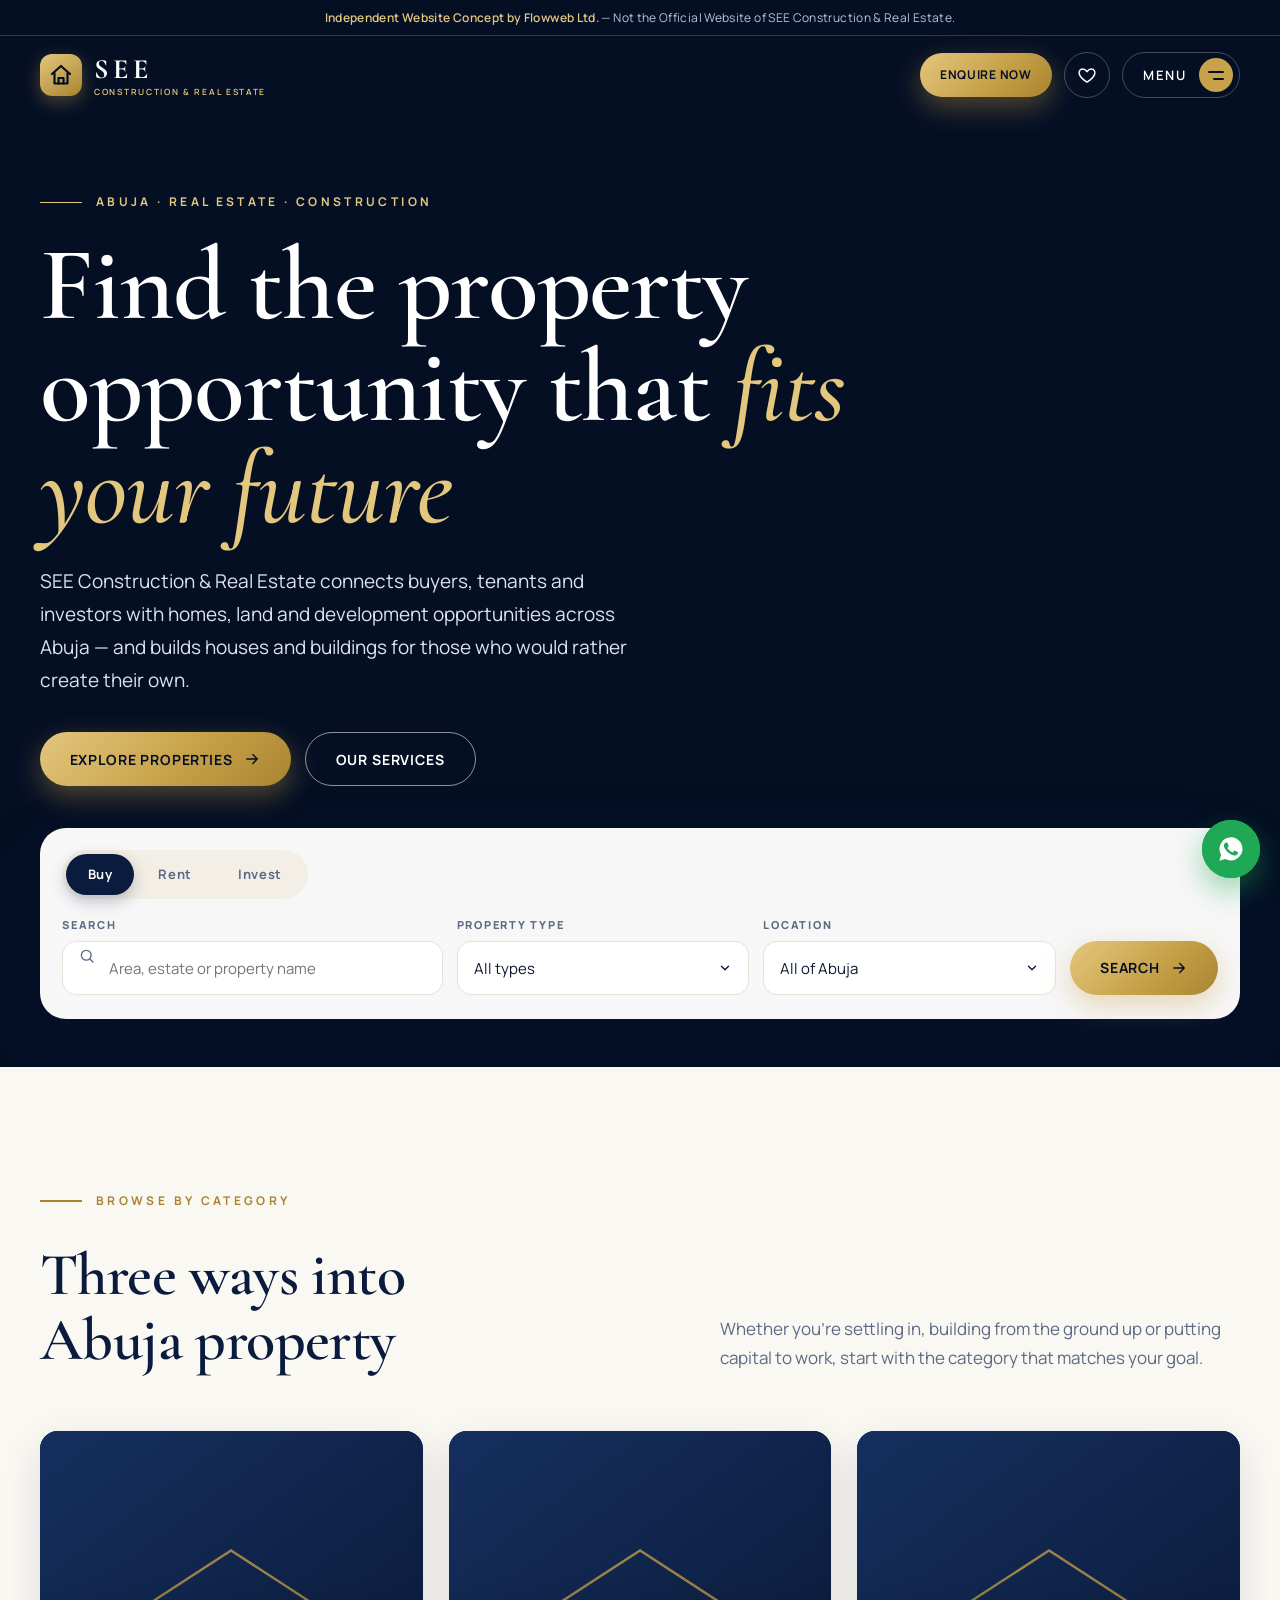
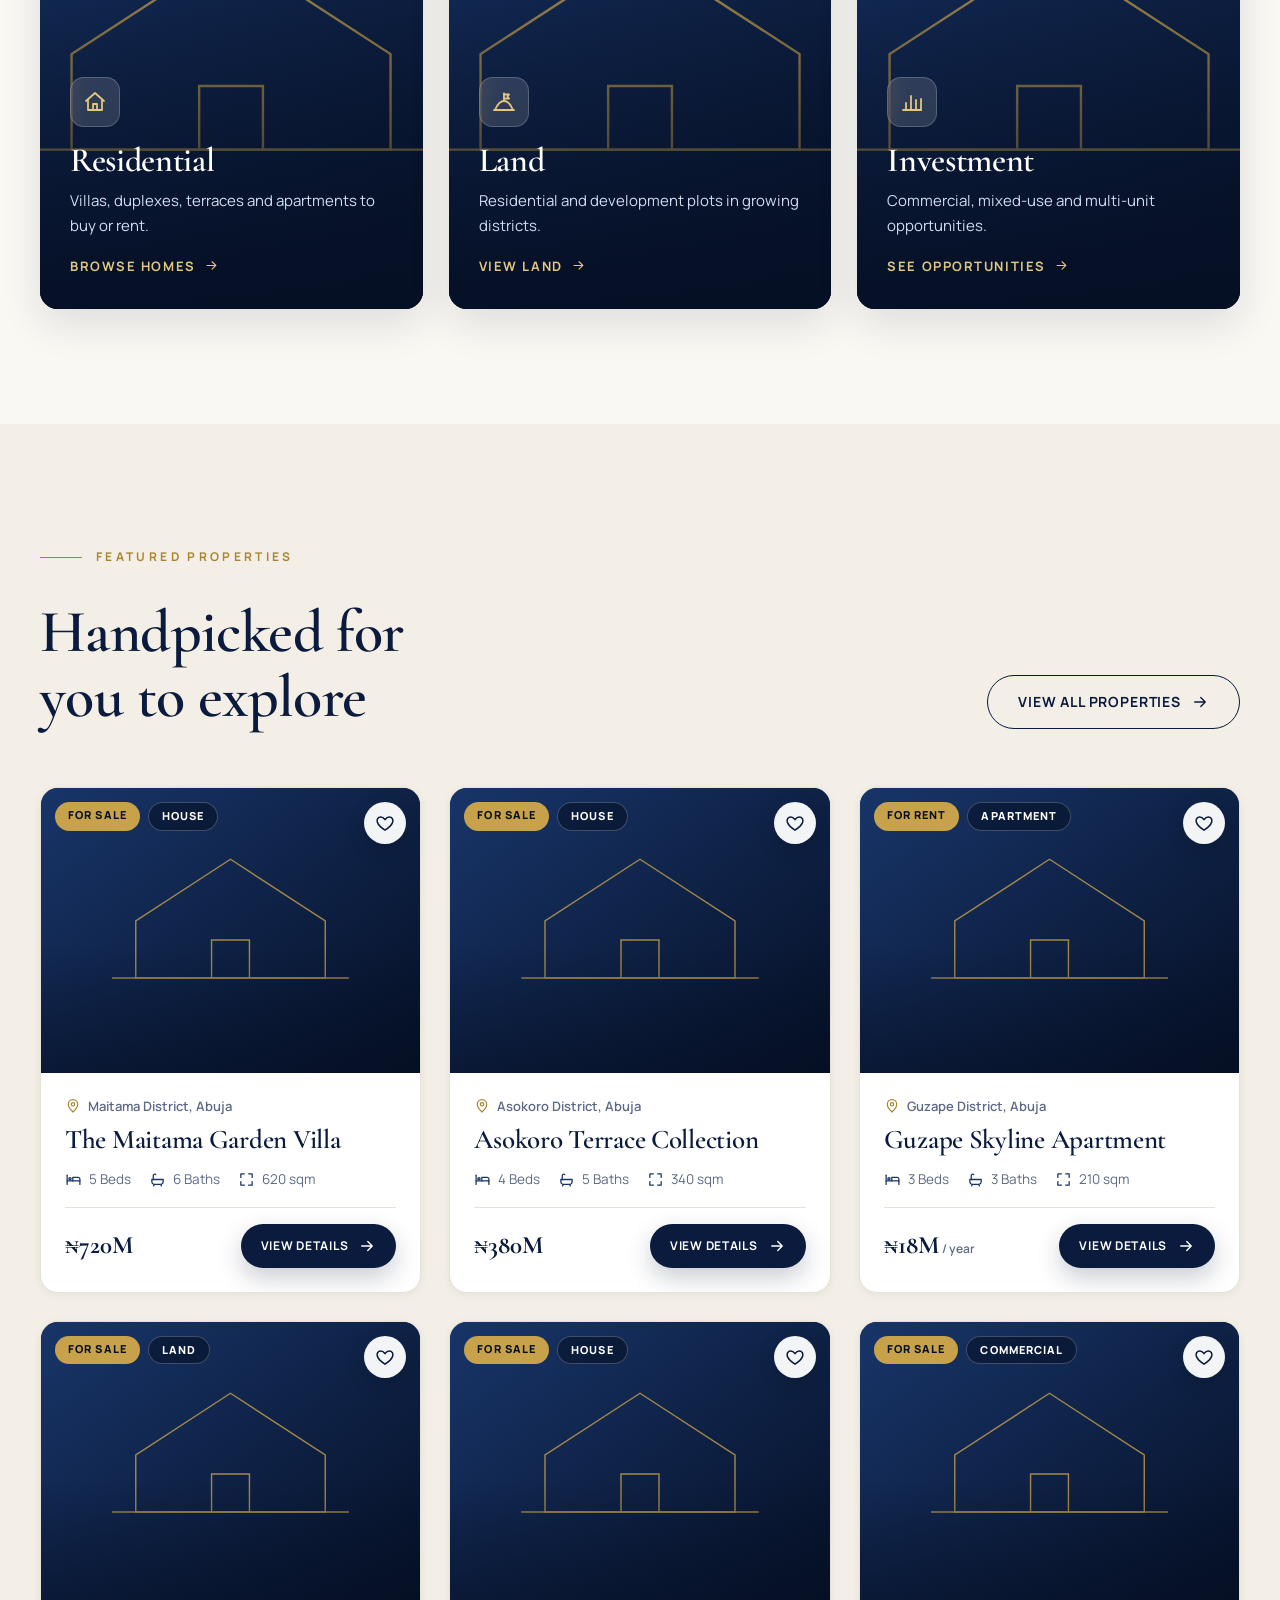
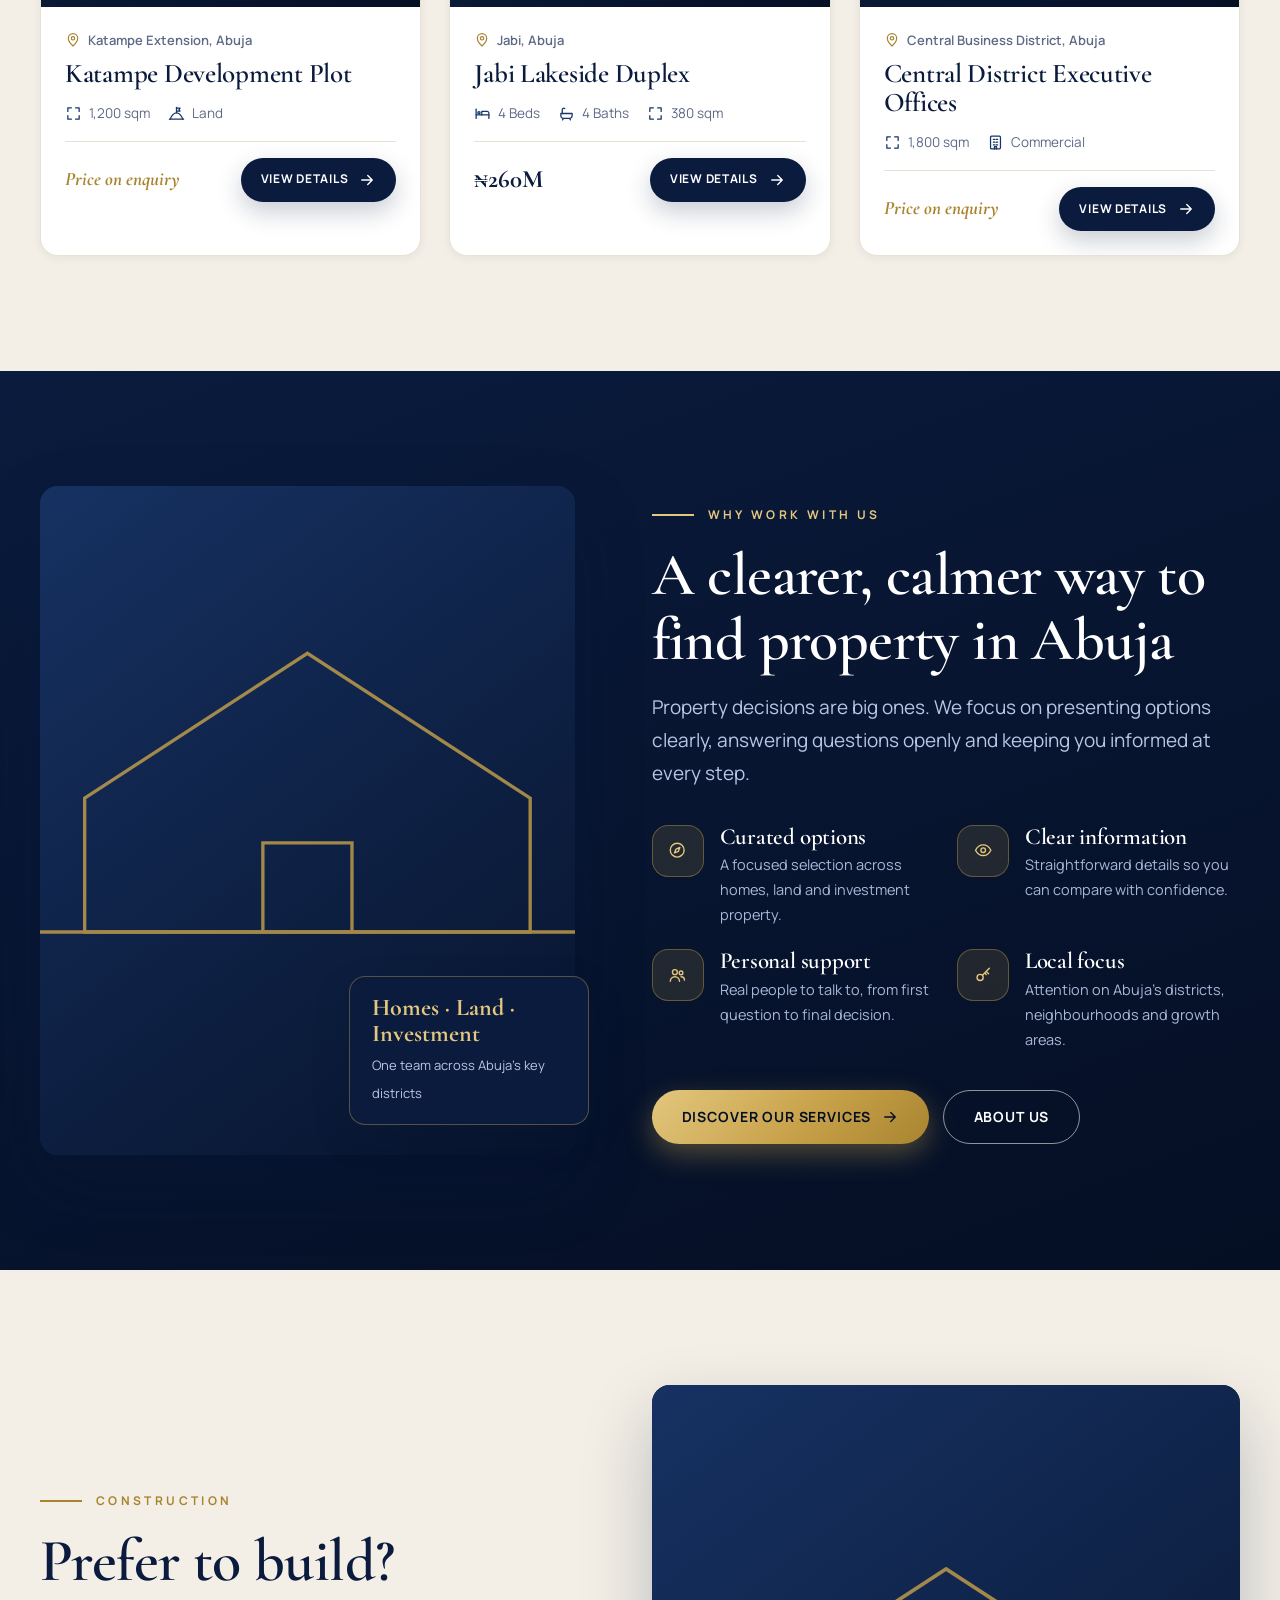
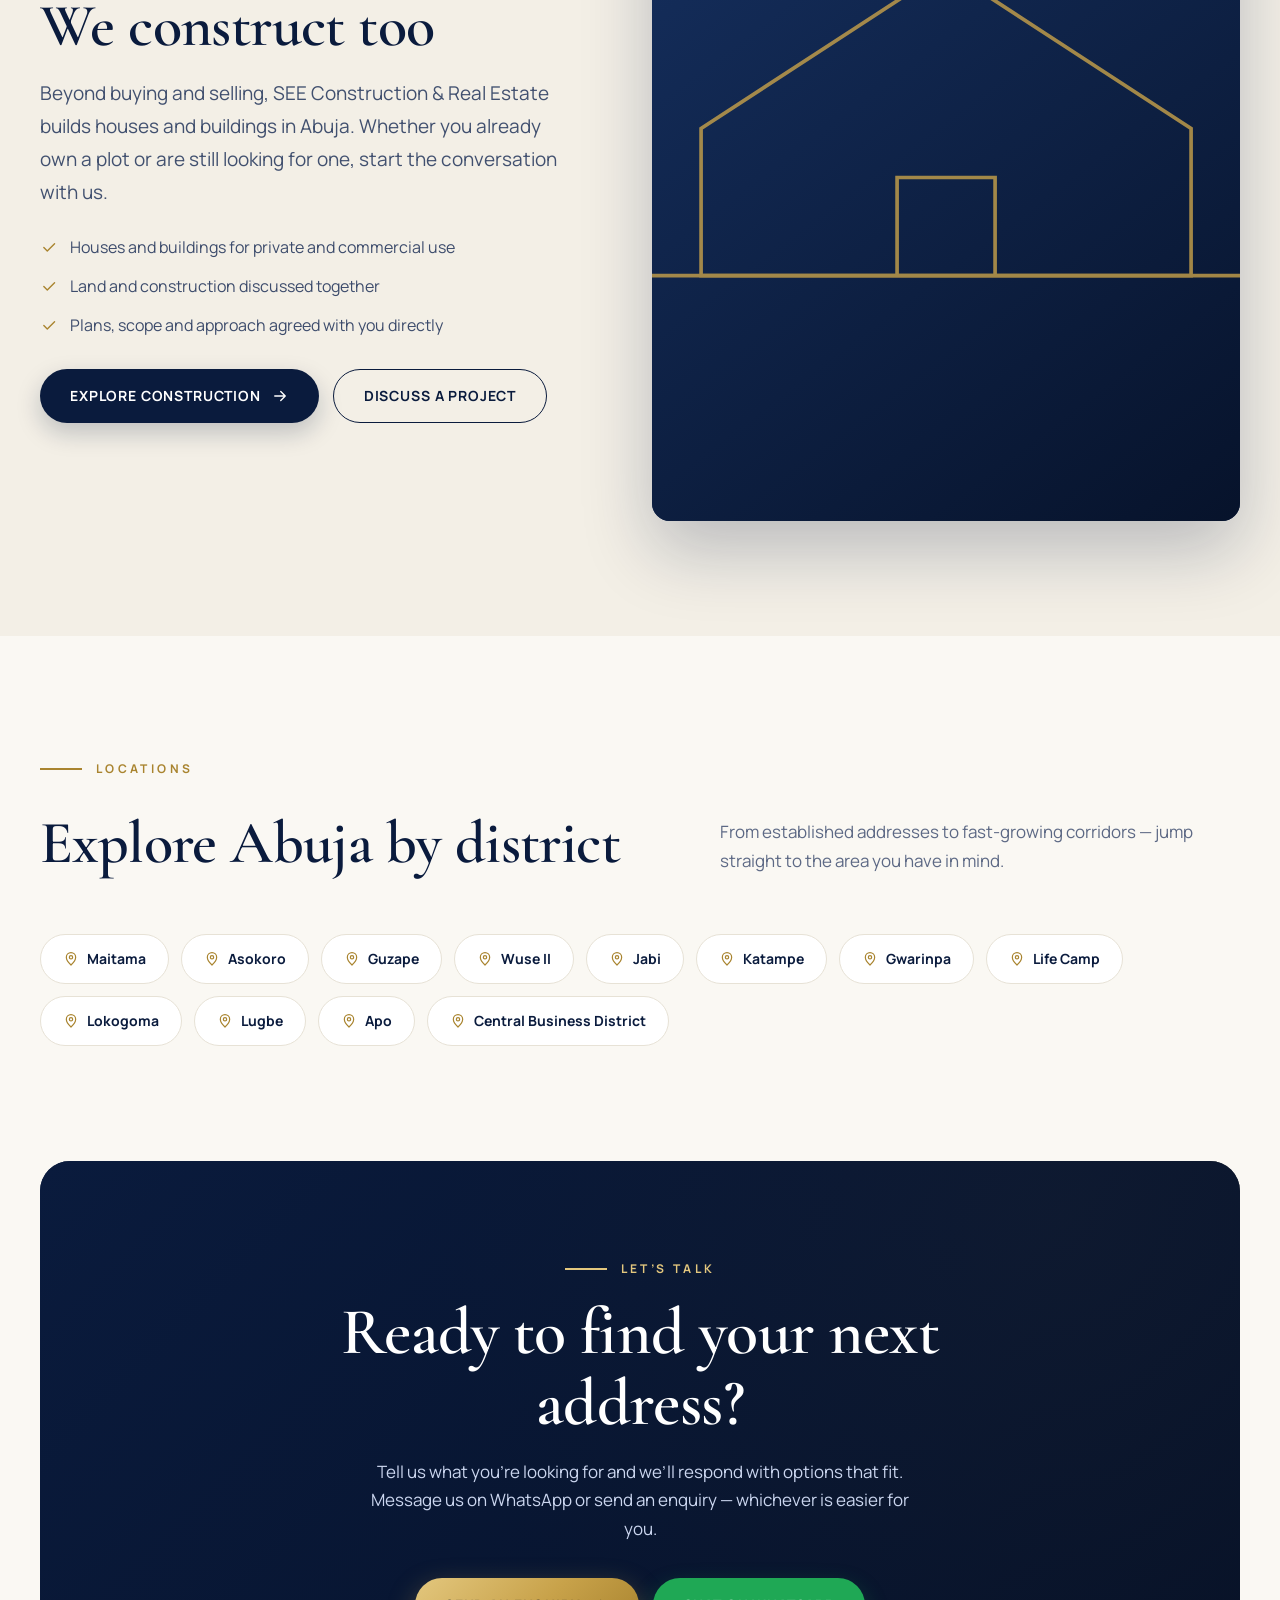
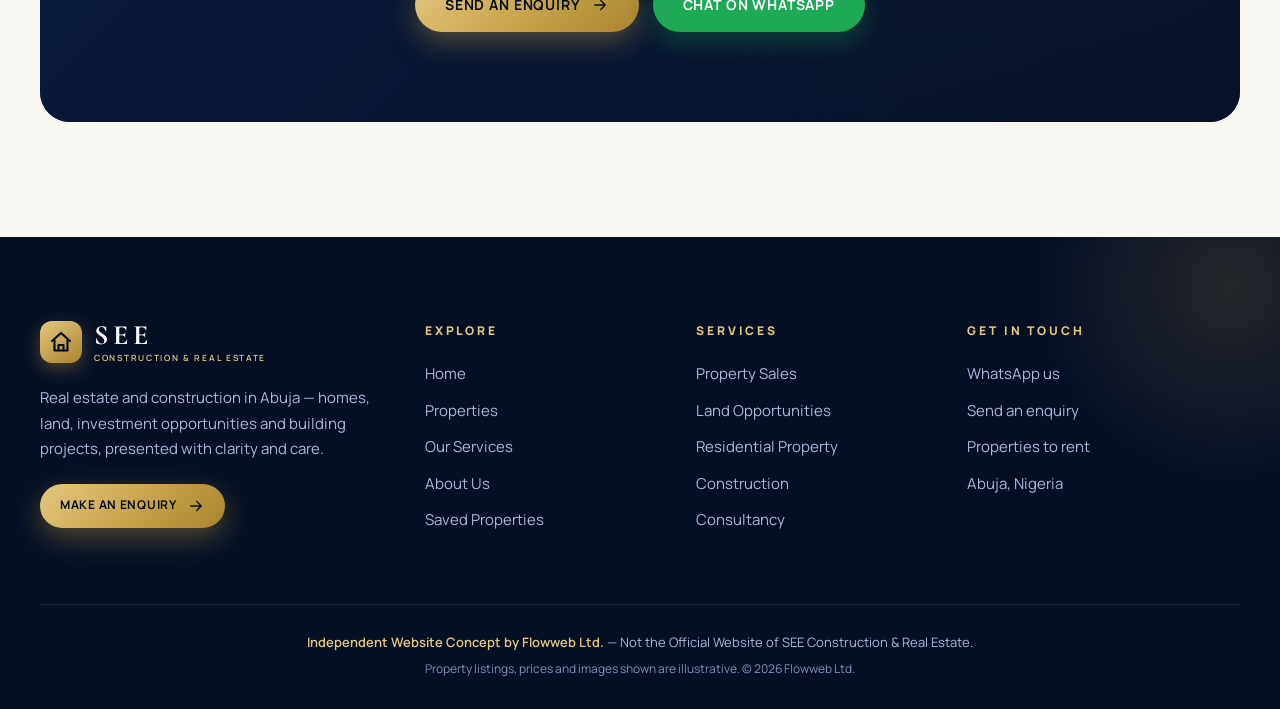
==== index.html @ 0d51b513 "Add SEE Construction & Real Estate website concept Multi-page static site: home, properties, propert" ====
<!doctype html>
<html lang="en">
<head>
<meta charset="utf-8">
<meta name="viewport" content="width=device-width,initial-scale=1,viewport-fit=cover">
<title>SEE Construction & Real Estate — Property Opportunities in Abuja</title>
<meta name="description" content="Discover residential homes, land and investment opportunities across Abuja with SEE Construction & Real Estate.">
<meta name="theme-color" content="#0a1b3d">
<link rel="preconnect" href="https://fonts.googleapis.com">
<link rel="preconnect" href="https://fonts.gstatic.com" crossorigin>
<link href="https://fonts.googleapis.com/css2?family=Cormorant+Garamond:ital,wght@0,500;0,600;0,700;1,500&family=Manrope:wght@400;500;600;700;800&display=swap" rel="stylesheet">
<link rel="stylesheet" href="assets/css/styles.css">
<script>document.documentElement.classList.add('js')</script>
</head>
<body data-page="home">
<main id="main">

  <!-- HERO -->
  <section class="hero">
    <div class="hero-slides" id="heroSlides" aria-hidden="true"></div>
    <div class="hero-overlay"></div>

    <div class="container hero-inner hero-anim">
      <span class="eyebrow light">Abuja &middot; Real Estate &middot; Construction</span>
      <h1>Find the property opportunity that <em>fits your future</em></h1>
      <p class="lead">SEE Construction &amp; Real Estate connects buyers, tenants and investors with homes, land and development opportunities across Abuja &mdash; and builds houses and buildings for those who would rather create their own.</p>
      <div class="hero-actions">
        <a class="btn btn-gold" href="properties.html">Explore Properties <i data-icon="arrow" data-cls="arr"></i></a>
        <a class="btn btn-ghost" href="services.html">Our Services</a>
      </div>
    </div>

    <div class="container search-wrap">
      <form class="search-panel" id="heroSearch" action="properties.html" method="get" role="search">
        <div class="seg" role="radiogroup" aria-label="I am looking to">
          <label><input type="radio" name="mode" value="Sale" checked><span>Buy</span></label>
          <label><input type="radio" name="mode" value="Rent"><span>Rent</span></label>
          <label><input type="radio" name="mode" value="Invest"><span>Invest</span></label>
        </div>
        <div class="search-grid">
          <div class="field field-icon">
            <label for="hq">Search</label>
            <i data-icon="search"></i>
            <input id="hq" name="q" type="search" placeholder="Area, estate or property name" autocomplete="off">
          </div>
          <div class="field">
            <label for="ht">Property type</label>
            <select id="ht" name="type"><option value="">All types</option></select>
          </div>
          <div class="field">
            <label for="hl">Location</label>
            <select id="hl" name="loc"><option value="">All of Abuja</option></select>
          </div>
          <button class="btn btn-gold" type="submit">Search <i data-icon="arrow" data-cls="arr"></i></button>
        </div>
      </form>
    </div>
  </section>

  <!-- CATEGORIES -->
  <section class="section">
    <div class="container">
      <div class="section-head reveal">
        <div>
          <span class="eyebrow">Browse by category</span>
          <h2 style="margin-top:16px">Three ways into <br>Abuja property</h2>
        </div>
        <p class="sub">Whether you&rsquo;re settling in, building from the ground up or putting capital to work, start with the category that matches your goal.</p>
      </div>
      <div class="cat-grid">
        <a class="cat-card reveal d1" href="properties.html?cat=residential">
          <img src="https://images.unsplash.com/photo-1600596542815-ffad4c1539a9?auto=format&fit=crop&w=900&q=75" alt="Modern residential home with pool" loading="lazy" onerror="seeImgErr(this)">
          <div class="cat-body">
            <div class="ico"><i data-icon="home"></i></div>
            <h3>Residential</h3>
            <p>Villas, duplexes, terraces and apartments to buy or rent.</p>
            <span class="cat-link">Browse homes <i data-icon="arrow"></i></span>
          </div>
        </a>
        <a class="cat-card reveal d2" href="properties.html?cat=land">
          <img src="https://images.unsplash.com/photo-1500382017468-9049fed747ef?auto=format&fit=crop&w=900&q=75" alt="Open land ready for development" loading="lazy" onerror="seeImgErr(this)">
          <div class="cat-body">
            <div class="ico"><i data-icon="land"></i></div>
            <h3>Land</h3>
            <p>Residential and development plots in growing districts.</p>
            <span class="cat-link">View land <i data-icon="arrow"></i></span>
          </div>
        </a>
        <a class="cat-card reveal d3" href="properties.html?cat=investment">
          <img src="https://images.unsplash.com/photo-1486406146926-c627a92ad1ab?auto=format&fit=crop&w=900&q=75" alt="Commercial tower in a city skyline" loading="lazy" onerror="seeImgErr(this)">
          <div class="cat-body">
            <div class="ico"><i data-icon="chart"></i></div>
            <h3>Investment</h3>
            <p>Commercial, mixed-use and multi-unit opportunities.</p>
            <span class="cat-link">See opportunities <i data-icon="arrow"></i></span>
          </div>
        </a>
      </div>
    </div>
  </section>

  <!-- FEATURED -->
  <section class="section alt">
    <div class="container">
      <div class="section-head reveal">
        <div>
          <span class="eyebrow">Featured properties</span>
          <h2 style="margin-top:16px">Handpicked for <br>you to explore</h2>
        </div>
        <a class="btn btn-outline" href="properties.html">View all properties <i data-icon="arrow" data-cls="arr"></i></a>
      </div>
      <div class="grid-3" id="featured"></div>
    </div>
  </section>

  <!-- VALUE -->
  <section class="section dark">
    <div class="container split">
      <div class="split-media reveal">
        <div class="frame">
          <img src="https://images.unsplash.com/photo-1600585154340-be6161a56a0c?auto=format&fit=crop&w=1000&q=75" alt="Contemporary home exterior at dusk" loading="lazy" onerror="seeImgErr(this)">
        </div>
        <div class="float-tag"><b>Homes &middot; Land &middot; Investment</b><span>One team across Abuja&rsquo;s key districts</span></div>
      </div>
      <div class="reveal d1">
        <span class="eyebrow light">Why work with us</span>
        <h2 class="h2" style="margin:18px 0 18px">A clearer, calmer way to find property in Abuja</h2>
        <p class="lead" style="color:#b9c6e4">Property decisions are big ones. We focus on presenting options clearly, answering questions openly and keeping you informed at every step.</p>
        <div class="value-grid">
          <div class="value"><div class="ico"><i data-icon="compass"></i></div><div><h4>Curated options</h4><p>A focused selection across homes, land and investment property.</p></div></div>
          <div class="value"><div class="ico"><i data-icon="eye"></i></div><div><h4>Clear information</h4><p>Straightforward details so you can compare with confidence.</p></div></div>
          <div class="value"><div class="ico"><i data-icon="users"></i></div><div><h4>Personal support</h4><p>Real people to talk to, from first question to final decision.</p></div></div>
          <div class="value"><div class="ico"><i data-icon="key"></i></div><div><h4>Local focus</h4><p>Attention on Abuja&rsquo;s districts, neighbourhoods and growth areas.</p></div></div>
        </div>
        <div style="margin-top:38px;display:flex;gap:14px;flex-wrap:wrap">
          <a class="btn btn-gold" href="services.html">Discover our services <i data-icon="arrow" data-cls="arr"></i></a>
          <a class="btn btn-ghost" href="about.html">About us</a>
        </div>
      </div>
    </div>
  </section>

  <!-- CONSTRUCTION -->
  <section class="section alt">
    <div class="container split rev">
      <div class="split-media reveal">
        <div class="frame"><img src="https://images.unsplash.com/photo-1541888946425-d81bb19240f5?auto=format&fit=crop&w=1000&q=75" alt="Building under construction" loading="lazy" onerror="seeImgErr(this)"></div>
      </div>
      <div class="reveal d1">
        <span class="eyebrow">Construction</span>
        <h2 class="h2" style="margin:18px 0 18px">Prefer to build? <br>We construct too</h2>
        <p class="lead" style="color:#41506f">Beyond buying and selling, SEE Construction &amp; Real Estate builds houses and buildings in Abuja. Whether you already own a plot or are still looking for one, start the conversation with us.</p>
        <ul class="svc-list" style="margin-top:24px">
          <li><i data-icon="check"></i>Houses and buildings for private and commercial use</li>
          <li><i data-icon="check"></i>Land and construction discussed together</li>
          <li><i data-icon="check"></i>Plans, scope and approach agreed with you directly</li>
        </ul>
        <div style="display:flex;gap:14px;flex-wrap:wrap">
          <a class="btn btn-navy" href="services.html#construction">Explore construction <i data-icon="arrow" data-cls="arr"></i></a>
          <a class="btn btn-outline" href="contact.html">Discuss a project</a>
        </div>
      </div>
    </div>
  </section>

  <!-- DISTRICTS -->
  <section class="section">
    <div class="container">
      <div class="section-head reveal">
        <div>
          <span class="eyebrow">Locations</span>
          <h2 style="margin-top:16px">Explore Abuja by district</h2>
        </div>
        <p class="sub">From established addresses to fast-growing corridors &mdash; jump straight to the area you have in mind.</p>
      </div>
      <div class="chips reveal d1" id="districts"></div>
    </div>
  </section>

  <!-- CTA -->
  <section class="section" style="padding-top:0">
    <div class="container">
      <div class="cta reveal" style="--cta-img:url('https://images.unsplash.com/photo-1613490493576-7fde63acd811?auto=format&fit=crop&w=1600&q=70')">
        <span class="eyebrow light">Let&rsquo;s talk</span>
        <h2>Ready to find your next address?</h2>
        <p>Tell us what you&rsquo;re looking for and we&rsquo;ll respond with options that fit. Message us on WhatsApp or send an enquiry &mdash; whichever is easier for you.</p>
        <div class="row">
          <a class="btn btn-gold" href="contact.html">Send an enquiry <i data-icon="arrow" data-cls="arr"></i></a>
          <a class="btn btn-wa" data-wa>Chat on WhatsApp</a>
        </div>
      </div>
    </div>
  </section>

</main>

<script src="assets/js/data.js"></script>
<script src="assets/js/app.js"></script>
<script>
(function(){
  var A=SEEApp,S=A.S;

  // hero slideshow (only slides that load are used)
  var wrap=document.getElementById('heroSlides'),slides=[],idx=0;
  S.hero.forEach(function(id){
    var url=S.img(id,1800),im=new Image();
    im.onload=function(){
      var d=document.createElement('div');d.className='slide';d.style.backgroundImage='url("'+url+'")';
      wrap.appendChild(d);slides.push(d);
      if(slides.length===1){requestAnimationFrame(function(){d.classList.add('active')});}
    };
    im.src=url;
  });
  setInterval(function(){
    if(slides.length<2)return;
    slides[idx].classList.remove('active');
    idx=(idx+1)%slides.length;
    slides[idx].classList.add('active');
  },6500);

  // search selects
  var ht=document.getElementById('ht'),hl=document.getElementById('hl');
  S.types.forEach(function(t){ht.insertAdjacentHTML('beforeend','<option>'+t+'</option>')});
  S.districts.forEach(function(d){hl.insertAdjacentHTML('beforeend','<option>'+d+'</option>')});

  document.getElementById('heroSearch').addEventListener('submit',function(e){
    e.preventDefault();
    var f=e.target,mode=f.mode.value,p=new URLSearchParams();
    if(f.q.value.trim())p.set('q',f.q.value.trim());
    if(f.type.value)p.set('type',f.type.value);
    if(f.loc.value)p.set('loc',f.loc.value);
    if(mode==='Invest')p.set('cat','investment');else p.set('purpose',mode);
    location.href='properties.html'+(p.toString()?'?'+p.toString():'');
  });

  // featured
  var feat=S.properties.filter(function(p){return p.featured}).slice(0,6);
  document.getElementById('featured').innerHTML=feat.map(function(p,i){return A.card(p,i)}).join('');

  // districts
  document.getElementById('districts').innerHTML=S.districts.map(function(d){
    return '<a class="chip" href="properties.html?loc='+encodeURIComponent(d)+'">'+A.icon('pin')+d+'</a>';
  }).join('');

  A.refresh(document);
})();
</script>
</body>
</html>
---- assets/css/styles.css ----
/* ==========================================================
   SEE Real Estate — design system
   Navy · White · Warm Gold
   ========================================================== */
:root{
  --navy-950:#050f24;--navy-900:#0a1b3d;--navy-800:#0f2754;--navy-700:#183569;
  --gold:#c8a24a;--gold-300:#e3c77e;--gold-600:#a9842f;
  --ivory:#faf8f3;--sand:#f3efe6;--ink:#0d1930;--muted:#5d6985;--line:#e7e2d6;--white:#fff;
  --radius:18px;--radius-sm:12px;
  --shadow-sm:0 2px 10px rgba(10,27,61,.06);
  --shadow:0 14px 40px rgba(10,27,61,.12);
  --shadow-lg:0 30px 70px rgba(10,27,61,.24);
  --ease:cubic-bezier(.22,.8,.24,1);
  --serif:'Cormorant Garamond',Georgia,'Times New Roman',serif;
  --sans:'Manrope','Segoe UI',system-ui,-apple-system,sans-serif;
  --header-h:78px;
}
*,*::before,*::after{box-sizing:border-box}
html{scroll-behavior:smooth;-webkit-text-size-adjust:100%}
html.no-scroll,html.no-scroll body{overflow:hidden}
body{margin:0;font-family:var(--sans);color:var(--ink);background:var(--ivory);line-height:1.7;-webkit-font-smoothing:antialiased;overflow-x:hidden}
img{max-width:100%;display:block}
a{color:inherit;text-decoration:none}
button{font:inherit;cursor:pointer;border:0;background:none;color:inherit;padding:0}
ul{margin:0;padding:0;list-style:none}
h1,h2,h3,h4{font-family:var(--serif);font-weight:600;line-height:1.08;margin:0;color:var(--navy-900);letter-spacing:-.01em}
p{margin:0}
:focus-visible{outline:2px solid var(--gold);outline-offset:3px;border-radius:6px}
.container{width:min(1200px,calc(100% - 40px));margin-inline:auto}
.sr-only{position:absolute;width:1px;height:1px;overflow:hidden;clip:rect(0 0 0 0)}
svg.i{width:1.15em;height:1.15em;flex:none;fill:none;stroke:currentColor;stroke-width:1.8;stroke-linecap:round;stroke-linejoin:round}

/* ---------- reveal animation ---------- */
html.js .reveal{opacity:0;transform:translateY(26px);transition:opacity .9s var(--ease),transform .9s var(--ease)}
html.js .reveal.in{opacity:1;transform:none}
html.js .reveal.d1{transition-delay:.08s}html.js .reveal.d2{transition-delay:.16s}html.js .reveal.d3{transition-delay:.24s}html.js .reveal.d4{transition-delay:.32s}
@media (prefers-reduced-motion:reduce){
  html{scroll-behavior:auto}
  *{animation-duration:.01ms!important;transition-duration:.01ms!important}
  html.js .reveal{opacity:1;transform:none}
}

/* ---------- notice strip ---------- */
.notice{background:var(--navy-950);color:#b9c4dd;font-size:12px;letter-spacing:.03em;text-align:center;padding:9px 16px;line-height:1.45;border-bottom:1px solid rgba(200,162,74,.28)}
.notice b{color:var(--gold-300);font-weight:600}

/* ---------- header ---------- */
.site-header{position:sticky;top:0;z-index:60;height:var(--header-h);transition:background .45s,box-shadow .45s}
body[data-page=home] .site-header{margin-bottom:calc(var(--header-h) * -1)}
.site-header.solid{background:rgba(5,15,36,.94);-webkit-backdrop-filter:blur(14px);backdrop-filter:blur(14px);box-shadow:0 10px 30px rgba(0,0,0,.2)}
.header-inner{height:100%;display:flex;align-items:center;justify-content:space-between;gap:16px}
.logo{display:flex;align-items:center;gap:12px;color:#fff}
.logo-mark{width:42px;height:42px;border-radius:12px;display:grid;place-items:center;background:linear-gradient(145deg,var(--gold-300),var(--gold-600));color:var(--navy-950);box-shadow:0 6px 18px rgba(200,162,74,.35)}
.logo-mark svg{width:24px;height:24px;fill:none;stroke:currentColor;stroke-width:2.2;stroke-linecap:round;stroke-linejoin:round}
.logo-text{display:flex;flex-direction:column;line-height:1}
.logo-text b{font-family:var(--serif);font-size:28px;letter-spacing:.18em;font-weight:700}
.logo-text small{font-size:9.5px;letter-spacing:.42em;text-transform:uppercase;color:var(--gold-300);margin-top:5px;font-weight:600}
.header-actions{display:flex;align-items:center;gap:12px}
.hdr-saved{position:relative;width:46px;height:46px;border-radius:50%;display:grid;place-items:center;color:#fff;border:1px solid rgba(255,255,255,.25);transition:.3s}
.hdr-saved:hover{border-color:var(--gold);color:var(--gold-300)}
.hdr-saved svg.i{width:20px;height:20px}
.fav-count{position:absolute;top:-4px;right:-4px;min-width:20px;height:20px;border-radius:10px;background:var(--gold);color:var(--navy-950);font-size:11px;font-weight:800;display:grid;place-items:center;padding:0 5px;line-height:1}
.fav-count:empty,.fav-count[data-n="0"]{display:none}
.hdr-cta{display:none}
.menu-btn{display:flex;align-items:center;gap:12px;height:46px;padding:0 6px 0 20px;border-radius:30px;color:#fff;border:1px solid rgba(255,255,255,.25);font-weight:600;font-size:13px;letter-spacing:.14em;text-transform:uppercase;transition:.3s}
.menu-btn:hover{border-color:var(--gold);background:rgba(255,255,255,.06)}
.menu-btn .lines{width:34px;height:34px;border-radius:50%;background:var(--gold);display:grid;place-content:center;gap:5px}
.menu-btn .lines i{display:block;width:16px;height:2px;background:var(--navy-950);border-radius:2px;transition:.35s var(--ease)}
.menu-btn .lines i:nth-child(2){width:11px;margin-left:auto}
.menu-btn:hover .lines i:nth-child(2){width:16px}
@media (max-width:640px){.menu-btn{padding:0 6px}.menu-btn span.t{display:none}}
@media (min-width:900px){.hdr-cta{display:inline-flex}}

/* ---------- drawer ---------- */
.backdrop{position:fixed;inset:0;z-index:90;background:rgba(3,9,24,.66);-webkit-backdrop-filter:blur(5px);backdrop-filter:blur(5px);opacity:0;visibility:hidden;transition:opacity .45s,visibility .45s}
.backdrop.open{opacity:1;visibility:visible}
.drawer{position:fixed;top:0;right:0;z-index:100;height:100vh;height:100dvh;width:min(440px,92vw);background:linear-gradient(165deg,var(--navy-800),var(--navy-950) 70%);color:#fff;transform:translateX(104%);transition:transform .6s var(--ease);display:flex;flex-direction:column;padding:26px 34px 30px;box-shadow:-30px 0 80px rgba(0,0,0,.45);overflow-y:auto;visibility:hidden}
.drawer.open{transform:none;visibility:visible}
.drawer::before{content:"";position:absolute;right:-120px;top:-120px;width:340px;height:340px;border-radius:50%;background:radial-gradient(circle,rgba(200,162,74,.22),transparent 65%);pointer-events:none}
.drawer-top{display:flex;align-items:center;justify-content:space-between;margin-bottom:34px;position:relative}
.drawer-close{width:46px;height:46px;border-radius:50%;border:1px solid rgba(255,255,255,.28);display:grid;place-items:center;transition:.35s var(--ease)}
.drawer-close:hover{background:var(--gold);color:var(--navy-950);border-color:var(--gold);transform:rotate(90deg)}
.drawer nav{position:relative;flex:1}
.drawer nav a{display:flex;align-items:baseline;gap:16px;padding:15px 0;border-bottom:1px solid rgba(255,255,255,.1);font-family:var(--serif);font-size:clamp(28px,6vw,36px);font-weight:500;opacity:0;transform:translateX(30px);transition:opacity .6s var(--ease),transform .6s var(--ease),color .3s,padding .3s}
.drawer nav a small{font-family:var(--sans);font-size:11px;color:var(--gold);letter-spacing:.2em;font-weight:700;min-width:24px}
.drawer nav a:hover,.drawer nav a.active{color:var(--gold-300);padding-left:8px}
.drawer.open nav a{opacity:1;transform:none}
.drawer.open nav a:nth-child(1){transition-delay:.15s,.15s,0s,0s}
.drawer.open nav a:nth-child(2){transition-delay:.21s,.21s,0s,0s}
.drawer.open nav a:nth-child(3){transition-delay:.27s,.27s,0s,0s}
.drawer.open nav a:nth-child(4){transition-delay:.33s,.33s,0s,0s}
.drawer.open nav a:nth-child(5){transition-delay:.39s,.39s,0s,0s}
.drawer.open nav a:nth-child(6){transition-delay:.45s,.45s,0s,0s}
.drawer .fav-count{position:static;display:inline-grid;margin-left:4px;align-self:center}
.drawer-foot{position:relative;margin-top:28px;display:grid;gap:14px}
.drawer-foot p{font-size:13px;color:#9fb0d3}

/* ---------- buttons ---------- */
.btn{display:inline-flex;align-items:center;justify-content:center;gap:10px;height:54px;padding:0 30px;border-radius:40px;font-weight:700;font-size:14px;letter-spacing:.06em;text-transform:uppercase;transition:transform .35s var(--ease),box-shadow .35s,background .35s,color .35s,border-color .35s;white-space:nowrap}
.btn:hover{transform:translateY(-3px)}
.btn svg.i{width:18px;height:18px;transition:transform .35s var(--ease)}
.btn:hover svg.i.arr{transform:translateX(4px)}
.btn-gold{background:linear-gradient(135deg,var(--gold-300),var(--gold) 55%,var(--gold-600));color:var(--navy-950);box-shadow:0 10px 28px rgba(200,162,74,.38)}
.btn-gold:hover{box-shadow:0 16px 36px rgba(200,162,74,.5)}
.btn-navy{background:var(--navy-900);color:#fff;box-shadow:0 10px 24px rgba(10,27,61,.22)}
.btn-navy:hover{background:var(--navy-700)}
.btn-ghost{border:1.5px solid rgba(255,255,255,.55);color:#fff;backdrop-filter:blur(4px)}
.btn-ghost:hover{background:#fff;color:var(--navy-900);border-color:#fff}
.btn-outline{border:1.5px solid var(--navy-900);color:var(--navy-900)}
.btn-outline:hover{background:var(--navy-900);color:#fff}
.btn-wa{background:#1fa855;color:#fff;box-shadow:0 10px 24px rgba(31,168,85,.3)}
.btn-wa:hover{background:#188a45}
.btn-sm{height:44px;padding:0 20px;font-size:12px}
.btn-block{width:100%}

/* ---------- typography blocks ---------- */
.eyebrow{display:inline-flex;align-items:center;gap:14px;font-size:12px;font-weight:700;letter-spacing:.28em;text-transform:uppercase;color:var(--gold-600)}
.eyebrow::before{content:"";width:42px;height:1.5px;background:currentColor}
.eyebrow.light{color:var(--gold-300)}
.section{padding:clamp(70px,9vw,124px) 0}
.section.alt{background:var(--sand)}
.section.dark{background:linear-gradient(160deg,var(--navy-900),var(--navy-950));color:#cdd7ee}
.section.dark h2,.section.dark h3{color:#fff}
.section-head{display:flex;justify-content:space-between;align-items:flex-end;gap:30px;flex-wrap:wrap;margin-bottom:clamp(34px,5vw,58px)}
.section-head .eyebrow{margin-bottom:16px}
.section-head h2,.h2{font-size:clamp(36px,5.4vw,60px)}
.section-head p.sub{max-width:520px;color:var(--muted);font-size:17px}
.section.dark .sub{color:#a9b8d8}
.lead{font-size:clamp(16px,1.6vw,19px);line-height:1.75}

/* ---------- hero ---------- */
.hero{position:relative;min-height:100vh;min-height:100svh;display:flex;flex-direction:column;justify-content:flex-end;color:#fff;overflow:hidden;background:var(--navy-950)}
.hero-slides,.hero-overlay{position:absolute;inset:0}
.slide{position:absolute;inset:0;background-size:cover;background-position:center;background-color:var(--navy-800);opacity:0;transform:scale(1.08);transition:opacity 1.6s ease,transform 9s linear}
.slide.active{opacity:1;transform:scale(1)}
.hero-overlay{background:linear-gradient(180deg,rgba(5,15,36,.78) 0%,rgba(5,15,36,.45) 38%,rgba(5,15,36,.9) 100%),linear-gradient(90deg,rgba(5,15,36,.75),transparent 70%)}
.hero-inner{position:relative;padding-top:calc(var(--header-h) + 70px);padding-bottom:42px;max-width:1200px}
.hero h1{color:#fff;font-size:clamp(46px,8.4vw,104px);max-width:960px;font-weight:600;line-height:.98;margin:22px 0 24px}
.hero h1 em{font-style:italic;color:var(--gold-300);font-weight:500}
.hero .lead{max-width:600px;color:#dbe3f5;margin-bottom:34px}
.hero-actions{display:flex;gap:14px;flex-wrap:wrap}
.hero-anim>*{opacity:0;transform:translateY(30px);animation:rise 1s var(--ease) forwards}
.hero-anim>*:nth-child(1){animation-delay:.15s}.hero-anim>*:nth-child(2){animation-delay:.3s}.hero-anim>*:nth-child(3){animation-delay:.45s}.hero-anim>*:nth-child(4){animation-delay:.6s}
@keyframes rise{to{opacity:1;transform:none}}
.search-wrap{position:relative;padding-bottom:clamp(26px,4vw,48px)}
.search-panel{background:rgba(255,255,255,.97);color:var(--ink);border-radius:26px;padding:22px 22px 24px;box-shadow:var(--shadow-lg);display:grid;gap:18px;animation:rise 1s .8s var(--ease) both}
.seg{display:inline-flex;background:var(--sand);border-radius:40px;padding:4px;gap:2px;width:max-content;max-width:100%}
.seg label{position:relative}
.seg input{position:absolute;opacity:0;inset:0;cursor:pointer}
.seg span{display:block;padding:9px 22px;border-radius:30px;font-size:13px;font-weight:700;letter-spacing:.05em;color:var(--muted);transition:.3s}
.seg input:checked+span{background:var(--navy-900);color:#fff;box-shadow:0 6px 16px rgba(10,27,61,.25)}
.seg input:focus-visible+span{outline:2px solid var(--gold);outline-offset:2px}
.search-grid{display:grid;grid-template-columns:1.3fr 1fr 1fr auto;gap:14px;align-items:end}
@media (max-width:900px){.search-grid{grid-template-columns:1fr 1fr}.search-grid .btn{grid-column:1/-1}}
@media (max-width:560px){.search-grid{grid-template-columns:1fr}}

/* ---------- form fields ---------- */
.field{display:grid;gap:7px;text-align:left}
.field>label{font-size:11px;font-weight:800;letter-spacing:.16em;text-transform:uppercase;color:var(--muted)}
.field input,.field select,.field textarea{width:100%;height:54px;border:1.5px solid var(--line);border-radius:14px;background:#fff;padding:0 16px;font:inherit;font-size:15px;color:var(--ink);transition:border-color .3s,box-shadow .3s;appearance:none;-webkit-appearance:none}
.field select{background-image:url("data:image/svg+xml;utf8,<svg xmlns='http://www.w3.org/2000/svg' width='14' height='14' viewBox='0 0 24 24' fill='none' stroke='%230a1b3d' stroke-width='2.4' stroke-linecap='round' stroke-linejoin='round'><path d='m6 9 6 6 6-6'/></svg>");background-repeat:no-repeat;background-position:right 16px center;padding-right:40px}
.field textarea{height:auto;min-height:140px;padding:14px 16px;resize:vertical}
.field input:focus,.field select:focus,.field textarea:focus{outline:0;border-color:var(--gold);box-shadow:0 0 0 4px rgba(200,162,74,.18)}
.field-icon{position:relative}
.field-icon svg.i{position:absolute;left:16px;top:50%;transform:translateY(-50%);color:var(--muted);pointer-events:none;width:18px;height:18px}
.field-icon input{padding-left:46px}

/* ---------- category cards ---------- */
.cat-grid{display:grid;grid-template-columns:repeat(3,1fr);gap:26px}
@media (max-width:900px){.cat-grid{grid-template-columns:1fr}}
.cat-card{position:relative;border-radius:var(--radius);overflow:hidden;aspect-ratio:4/5;display:flex;align-items:flex-end;color:#fff;box-shadow:var(--shadow);background:var(--navy-800)}
@media (max-width:900px){.cat-card{aspect-ratio:16/11}}
.cat-card img{position:absolute;inset:0;width:100%;height:100%;object-fit:cover;transition:transform 1.2s var(--ease)}
.cat-card::after{content:"";position:absolute;inset:0;background:linear-gradient(180deg,rgba(5,15,36,.05) 30%,rgba(5,15,36,.92));transition:opacity .4s}
.cat-card:hover img{transform:scale(1.07)}
.cat-body{position:relative;z-index:2;padding:30px;width:100%}
.cat-body .ico{width:50px;height:50px;border-radius:14px;background:rgba(255,255,255,.14);-webkit-backdrop-filter:blur(8px);backdrop-filter:blur(8px);display:grid;place-items:center;color:var(--gold-300);margin-bottom:16px;border:1px solid rgba(255,255,255,.2)}
.cat-body .ico svg{width:24px;height:24px}
.cat-body h3{color:#fff;font-size:34px;margin-bottom:8px}
.cat-body p{color:#d3dcf0;font-size:15px;max-width:330px}
.cat-link{display:inline-flex;align-items:center;gap:8px;margin-top:16px;color:var(--gold-300);font-weight:700;font-size:13px;letter-spacing:.12em;text-transform:uppercase}
.cat-link svg{transition:transform .35s var(--ease)}
.cat-card:hover .cat-link svg{transform:translateX(6px)}

/* ---------- property cards ---------- */
.grid-3{display:grid;grid-template-columns:repeat(auto-fill,minmax(min(100%,330px),1fr));gap:28px}
.card{position:relative;background:#fff;border-radius:var(--radius);overflow:hidden;box-shadow:var(--shadow-sm);border:1px solid var(--line);transition:transform .5s var(--ease),box-shadow .5s var(--ease)}
.card:hover{transform:translateY(-8px);box-shadow:var(--shadow)}
.card-media{display:block;position:relative;aspect-ratio:4/3;overflow:hidden;background:var(--navy-800)}
.card-media img{width:100%;height:100%;object-fit:cover;transition:transform 1.1s var(--ease)}
.card:hover .card-media img{transform:scale(1.08)}
.card-media::after{content:"";position:absolute;inset:0;background:linear-gradient(180deg,transparent 55%,rgba(5,15,36,.5))}
.badges{position:absolute;left:14px;top:14px;display:flex;gap:8px;z-index:2}
.badge{padding:6px 13px;border-radius:30px;font-size:11px;font-weight:800;letter-spacing:.1em;text-transform:uppercase;line-height:1.3}
.badge-gold{background:var(--gold);color:var(--navy-950)}
.badge-glass{background:rgba(5,15,36,.55);color:#fff;-webkit-backdrop-filter:blur(8px);backdrop-filter:blur(8px);border:1px solid rgba(255,255,255,.22)}
.fav-btn{width:42px;height:42px;border-radius:50%;display:grid;place-items:center;background:rgba(255,255,255,.95);color:var(--navy-900);box-shadow:0 6px 18px rgba(0,0,0,.18);transition:transform .35s var(--ease),background .3s,color .3s}
.fav-btn:hover{transform:scale(1.1)}
.fav-btn svg{width:20px;height:20px;fill:none;stroke:currentColor;stroke-width:1.9;stroke-linecap:round;stroke-linejoin:round;transition:.3s}
.fav-btn.on{background:var(--gold);color:var(--navy-950)}
.fav-btn.on svg{fill:currentColor}
.fav-btn.pop{animation:pop .5s var(--ease)}
@keyframes pop{40%{transform:scale(1.3)}}
.card>.fav-btn{position:absolute;right:14px;top:14px;z-index:3}
.card-body{padding:22px 24px 24px}
.loc{display:flex;align-items:center;gap:7px;font-size:13px;color:var(--muted);font-weight:600}
.loc svg{color:var(--gold-600);width:16px;height:16px}
.card h3{font-size:27px;margin:8px 0 14px}
.card h3 a:hover{color:var(--navy-700)}
.facts{display:flex;flex-wrap:wrap;gap:8px 18px;font-size:13.5px;color:var(--muted);padding-bottom:16px;border-bottom:1px solid var(--line)}
.facts li{display:flex;align-items:center;gap:7px}
.facts svg{color:var(--navy-700);width:17px;height:17px}
.card-foot{display:flex;align-items:center;justify-content:space-between;gap:12px;padding-top:16px}
.price{font-family:var(--serif);font-size:25px;font-weight:700;color:var(--navy-900);line-height:1.1}
.price small{font-family:var(--sans);font-size:12px;color:var(--muted);font-weight:600;margin-left:3px}
.price.enq{font-size:19px;color:var(--gold-600);font-style:italic}

/* ---------- districts ---------- */
.chips{display:flex;flex-wrap:wrap;gap:12px}
.chip{display:inline-flex;align-items:center;gap:8px;padding:12px 22px;border-radius:40px;background:#fff;border:1.5px solid var(--line);font-weight:700;font-size:14px;color:var(--navy-900);transition:.35s var(--ease)}
.chip:hover,.chip.on{background:var(--navy-900);color:#fff;border-color:var(--navy-900);transform:translateY(-3px);box-shadow:0 10px 22px rgba(10,27,61,.2)}
.chip svg{color:var(--gold-600);width:16px;height:16px}
.chip:hover svg,.chip.on svg{color:var(--gold-300)}

/* ---------- value / features ---------- */
.split{display:grid;grid-template-columns:1fr 1.1fr;gap:clamp(36px,6vw,90px);align-items:center}
@media (max-width:900px){.split{grid-template-columns:1fr}}
.split.rev .split-media{order:2}
@media (max-width:900px){.split.rev .split-media{order:0}}
.split-media{position:relative}
.split-media .frame{border-radius:var(--radius);overflow:hidden;aspect-ratio:4/5;box-shadow:var(--shadow-lg);background:var(--navy-800)}
.split-media .frame img{width:100%;height:100%;object-fit:cover}
.split-media::before{content:"";position:absolute;inset:-18px auto auto -18px;width:60%;height:60%;border:2px solid var(--gold);border-radius:var(--radius);z-index:-1;opacity:.55}
.float-tag{position:absolute;right:-14px;bottom:30px;background:var(--navy-900);color:#fff;border-radius:16px;padding:18px 22px;box-shadow:var(--shadow);max-width:240px;border:1px solid rgba(200,162,74,.4)}
.float-tag b{display:block;font-family:var(--serif);font-size:24px;color:var(--gold-300);line-height:1.1;margin-bottom:4px}
.float-tag span{font-size:13px;color:#b9c6e4}
@media (max-width:560px){.float-tag{right:10px;left:10px;max-width:none}}
.value-grid{display:grid;grid-template-columns:repeat(2,1fr);gap:22px;margin-top:34px}
@media (max-width:560px){.value-grid{grid-template-columns:1fr}}
.value{display:flex;gap:16px}
.value .ico{width:52px;height:52px;flex:none;border-radius:16px;background:rgba(200,162,74,.14);border:1px solid rgba(200,162,74,.4);display:grid;place-items:center;color:var(--gold-600)}
.section.dark .value .ico{color:var(--gold-300)}
.value h4{font-size:23px;margin-bottom:4px}
.section.dark .value h4{color:#fff}
.value p{font-size:14.5px;color:var(--muted)}
.section.dark .value p{color:#a9b8d8}
.values-4{display:grid;grid-template-columns:repeat(4,1fr);gap:24px}
@media (max-width:1000px){.values-4{grid-template-columns:repeat(2,1fr)}}
@media (max-width:560px){.values-4{grid-template-columns:1fr}}
.v-card{background:#fff;border:1px solid var(--line);border-radius:var(--radius);padding:34px 28px;transition:.5s var(--ease);position:relative;overflow:hidden}
.v-card::after{content:"";position:absolute;left:0;top:0;height:3px;width:0;background:var(--gold);transition:width .6s var(--ease)}
.v-card:hover{transform:translateY(-8px);box-shadow:var(--shadow)}
.v-card:hover::after{width:100%}
.v-card .ico{width:56px;height:56px;border-radius:16px;background:var(--navy-900);color:var(--gold-300);display:grid;place-items:center;margin-bottom:22px}
.v-card .ico svg{width:26px;height:26px}
.v-card h3{font-size:27px;margin-bottom:10px}
.v-card p{color:var(--muted);font-size:15px}

/* ---------- steps ---------- */
.steps{display:grid;gap:0;margin-top:30px}
.step{display:grid;grid-template-columns:64px 1fr;gap:20px;padding:24px 0;border-top:1px solid var(--line)}
.step:last-child{border-bottom:1px solid var(--line)}
.step .n{font-family:var(--serif);font-size:48px;color:var(--gold);line-height:1;font-weight:500}
.step h4{font-size:25px;margin-bottom:4px}
.step p{color:var(--muted);font-size:15px}

/* ---------- CTA band ---------- */
.cta{position:relative;border-radius:30px;overflow:hidden;padding:clamp(44px,7vw,92px) clamp(26px,6vw,80px);color:#fff;background:var(--navy-900);isolation:isolate;text-align:center}
.cta::before{content:"";position:absolute;inset:0;z-index:-2;background:var(--cta-img,none) center/cover}
.cta::after{content:"";position:absolute;inset:0;z-index:-1;background:linear-gradient(135deg,rgba(10,27,61,.93),rgba(5,15,36,.88)),radial-gradient(circle at 85% 10%,rgba(200,162,74,.35),transparent 55%)}
.cta h2{color:#fff;font-size:clamp(36px,5.6vw,66px);max-width:780px;margin:18px auto 18px}
.cta p{max-width:560px;margin:0 auto 34px;color:#cbd6ef;font-size:17px}
.cta .row{display:flex;justify-content:center;gap:14px;flex-wrap:wrap}

/* ---------- page hero (inner) ---------- */
.page-hero{position:relative;background:var(--navy-950);color:#fff;padding:calc(var(--header-h) * 0 + 70px) 0 76px;overflow:hidden;isolation:isolate}
.page-hero::before{content:"";position:absolute;inset:0;z-index:-2;background:var(--hero,none) center/cover;opacity:.5}
.page-hero::after{content:"";position:absolute;inset:0;z-index:-1;background:linear-gradient(180deg,rgba(5,15,36,.82),rgba(10,27,61,.92)),radial-gradient(circle at 90% 0%,rgba(200,162,74,.28),transparent 50%)}
.page-hero h1{color:#fff;font-size:clamp(42px,7vw,84px);margin:16px 0 16px}
.page-hero p{max-width:620px;color:#cbd6ef;font-size:18px}
.crumbs{display:flex;gap:10px;align-items:center;font-size:13px;color:#9fb0d3;margin-bottom:6px;flex-wrap:wrap}
.crumbs a:hover{color:var(--gold-300)}
.crumbs span.sep{opacity:.5}

/* ---------- filters ---------- */
.filters{background:#fff;border:1px solid var(--line);border-radius:22px;padding:22px;box-shadow:var(--shadow);margin-top:-46px;position:relative;z-index:5;display:grid;gap:18px}
.filter-grid{display:grid;grid-template-columns:1.6fr repeat(4,1fr);gap:14px}
@media (max-width:1100px){.filter-grid{grid-template-columns:repeat(3,1fr)}.filter-grid .field:first-child{grid-column:1/-1}}
@media (max-width:640px){.filter-grid{grid-template-columns:1fr 1fr}}
@media (max-width:420px){.filter-grid{grid-template-columns:1fr}}
.filter-top{display:flex;justify-content:space-between;align-items:center;gap:14px;flex-wrap:wrap}
.type-tabs{display:flex;gap:8px;flex-wrap:wrap}
.tab{padding:10px 20px;border-radius:30px;font-size:13px;font-weight:700;color:var(--muted);background:var(--sand);transition:.3s}
.tab:hover{color:var(--navy-900)}
.tab.on{background:var(--navy-900);color:#fff}
.results-bar{display:flex;justify-content:space-between;align-items:center;gap:12px;margin:44px 0 28px;flex-wrap:wrap}
.results-bar h2{font-size:34px}
.link-btn{font-weight:700;font-size:13px;letter-spacing:.1em;text-transform:uppercase;color:var(--navy-700);border-bottom:1.5px solid var(--gold);padding-bottom:2px}
.link-btn:hover{color:var(--gold-600)}
.empty{text-align:center;padding:70px 24px;background:#fff;border:1.5px dashed var(--line);border-radius:var(--radius);max-width:640px;margin:20px auto}
.empty .ico{width:72px;height:72px;border-radius:50%;background:var(--sand);color:var(--gold-600);display:grid;place-items:center;margin:0 auto 20px}
.empty .ico svg{width:32px;height:32px}
.empty h3{font-size:34px;margin-bottom:10px}
.empty p{color:var(--muted);margin-bottom:24px}

/* ---------- property detail ---------- */
.detail-top{padding:34px 0 24px}
.detail-top .crumbs{color:var(--muted)}
.detail-top .crumbs a:hover{color:var(--navy-900)}
.detail-title{display:flex;justify-content:space-between;align-items:flex-end;gap:24px;flex-wrap:wrap;margin-top:14px}
.detail-title h1{font-size:clamp(38px,6vw,68px);margin:12px 0 10px}
.badges.inline{position:static}
.detail-price{text-align:right}
.detail-price .price{font-size:clamp(30px,4vw,44px)}
.gallery{display:grid;gap:14px}
.g-main{position:relative;border-radius:var(--radius);overflow:hidden;aspect-ratio:16/9;background:var(--navy-800);box-shadow:var(--shadow);cursor:zoom-in}
@media (max-width:640px){.g-main{aspect-ratio:4/3}}
.g-main img{width:100%;height:100%;object-fit:cover;transition:opacity .5s,transform 1.2s var(--ease)}
.g-main:hover img{transform:scale(1.03)}
.g-arrow{position:absolute;top:50%;transform:translateY(-50%);width:50px;height:50px;border-radius:50%;background:rgba(255,255,255,.95);color:var(--navy-900);display:grid;place-items:center;box-shadow:0 8px 22px rgba(0,0,0,.25);transition:.3s;z-index:3}
.g-arrow:hover{background:var(--gold)}
.g-arrow.prev{left:16px}.g-arrow.next{right:16px}
.g-count{position:absolute;right:16px;bottom:16px;background:rgba(5,15,36,.65);-webkit-backdrop-filter:blur(8px);backdrop-filter:blur(8px);color:#fff;border-radius:30px;padding:6px 14px;font-size:13px;font-weight:700;z-index:3}
.g-thumbs{display:grid;grid-template-columns:repeat(4,1fr);gap:12px}
.g-thumb{border-radius:14px;overflow:hidden;aspect-ratio:16/10;opacity:.62;border:2px solid transparent;transition:.35s;background:var(--navy-800)}
.g-thumb img{width:100%;height:100%;object-fit:cover}
.g-thumb:hover{opacity:1}
.g-thumb.on{opacity:1;border-color:var(--gold)}
.detail-grid{display:grid;grid-template-columns:1fr 380px;gap:clamp(30px,5vw,64px);margin-top:46px;align-items:start}
@media (max-width:1000px){.detail-grid{grid-template-columns:1fr}}
.panel{background:#fff;border:1px solid var(--line);border-radius:var(--radius);padding:30px;box-shadow:var(--shadow-sm)}
.detail-main h2{font-size:34px;margin-bottom:14px}
.detail-main .block{margin-bottom:44px}
.detail-main .block>p{color:#41506f;font-size:17px;margin-bottom:12px}
.key-facts{display:grid;grid-template-columns:repeat(auto-fit,minmax(130px,1fr));gap:14px}
.kf{background:var(--sand);border-radius:14px;padding:18px}
.kf svg{color:var(--gold-600);width:22px;height:22px;margin-bottom:8px}
.kf b{display:block;font-family:var(--serif);font-size:24px;color:var(--navy-900);line-height:1.1}
.kf span{font-size:12px;letter-spacing:.1em;text-transform:uppercase;color:var(--muted);font-weight:700}
.feature-list{display:grid;grid-template-columns:repeat(2,1fr);gap:12px 24px}
@media (max-width:560px){.feature-list{grid-template-columns:1fr}}
.feature-list li{display:flex;align-items:center;gap:12px;font-size:15.5px;padding:10px 0;border-bottom:1px solid var(--line)}
.feature-list svg{color:var(--gold-600);width:20px;height:20px}
.enquiry-card{position:sticky;top:calc(var(--header-h) + 20px);background:linear-gradient(165deg,var(--navy-800),var(--navy-950));color:#fff;border-radius:var(--radius);padding:32px;box-shadow:var(--shadow-lg);display:grid;gap:14px;border:1px solid rgba(200,162,74,.35)}
.enquiry-card h3{color:#fff;font-size:30px}
.enquiry-card p{color:#b4c2e0;font-size:15px}
.enquiry-card .price{color:var(--gold-300);font-size:34px}
.enquiry-card .price.enq{font-size:26px}
.enquiry-card .btn-ghost{height:50px}
.save-row{display:flex;align-items:center;justify-content:center;gap:10px;color:#fff;border:1.5px solid rgba(255,255,255,.35);border-radius:40px;height:50px;font-weight:700;font-size:13px;letter-spacing:.08em;text-transform:uppercase;transition:.3s}
.save-row:hover{border-color:var(--gold)}
.save-row.on{background:var(--gold);color:var(--navy-950);border-color:var(--gold)}
.save-row svg{width:19px;height:19px;fill:none;stroke:currentColor;stroke-width:1.9}
.save-row.on svg{fill:currentColor}

/* ---------- lightbox ---------- */
.lightbox{position:fixed;inset:0;z-index:200;background:rgba(3,9,24,.94);display:grid;place-items:center;opacity:0;visibility:hidden;transition:.4s}
.lightbox.open{opacity:1;visibility:visible}
.lightbox img{max-width:min(1200px,92vw);max-height:84vh;border-radius:14px;box-shadow:var(--shadow-lg)}
.lightbox .g-arrow.prev{left:18px}.lightbox .g-arrow.next{right:18px}
.lb-close{position:absolute;right:18px;top:18px;width:48px;height:48px;border-radius:50%;background:rgba(255,255,255,.14);color:#fff;display:grid;place-items:center;transition:.3s;z-index:5}
.lb-close:hover{background:var(--gold);color:var(--navy-950)}

/* ---------- services ---------- */
.subnav{position:sticky;top:var(--header-h);z-index:30;background:rgba(250,248,243,.94);-webkit-backdrop-filter:blur(12px);backdrop-filter:blur(12px);border-bottom:1px solid var(--line)}
.subnav .container{display:flex;gap:10px;overflow-x:auto;padding:14px 0;scrollbar-width:none}
.subnav .container::-webkit-scrollbar{display:none}
.subnav a{flex:none;padding:9px 20px;border-radius:30px;font-size:13px;font-weight:700;color:var(--navy-900);background:#fff;border:1.5px solid var(--line);transition:.3s}
.subnav a:hover{background:var(--navy-900);color:#fff;border-color:var(--navy-900)}
.svc{scroll-margin-top:calc(var(--header-h) + 70px)}
.svc-list{display:grid;gap:12px;margin:24px 0 30px}
.svc-list li{display:flex;gap:12px;align-items:flex-start;color:#3d4c6c}
.svc-list svg{color:var(--gold-600);margin-top:4px;flex:none}
.svc-num{font-family:var(--serif);font-size:72px;line-height:.8;color:rgba(200,162,74,.55);font-weight:500;display:block;margin-bottom:6px}
.svc h2{font-size:clamp(36px,4.6vw,54px);margin-bottom:16px}
.svc .lead{color:#41506f}
.svc-note{font-size:13px;color:var(--muted);font-style:italic;margin-top:-10px;margin-bottom:26px}
.svc+.svc{margin-top:clamp(70px,9vw,120px)}

/* ---------- about ---------- */
.banner{position:relative;border-radius:30px;overflow:hidden;min-height:440px;display:flex;align-items:flex-end;color:#fff;isolation:isolate;background:var(--navy-800)}
.banner img{position:absolute;inset:0;width:100%;height:100%;object-fit:cover;z-index:-2}
.banner::after{content:"";position:absolute;inset:0;z-index:-1;background:linear-gradient(180deg,rgba(5,15,36,.05) 20%,rgba(5,15,36,.92))}
.banner .in{padding:clamp(28px,5vw,60px);max-width:720px}
.banner h2{color:#fff;font-size:clamp(34px,5vw,56px);margin:14px 0 10px}
.banner p{color:#d1daf0}

/* ---------- contact ---------- */
.contact-grid{display:grid;grid-template-columns:1.15fr .85fr;gap:clamp(28px,4vw,56px);align-items:start}
@media (max-width:960px){.contact-grid{grid-template-columns:1fr}}
.form-card{background:#fff;border:1px solid var(--line);border-radius:26px;padding:clamp(24px,4vw,44px);box-shadow:var(--shadow)}
.form-card h2{font-size:clamp(32px,4vw,44px);margin-bottom:8px}
.form-card>p{color:var(--muted);margin-bottom:26px}
.form-grid{display:grid;grid-template-columns:1fr 1fr;gap:16px}
.form-grid .full{grid-column:1/-1}
@media (max-width:560px){.form-grid{grid-template-columns:1fr}}
.form-success{display:none;margin-top:20px;background:rgba(31,168,85,.09);border:1.5px solid rgba(31,168,85,.45);border-radius:16px;padding:18px 20px;color:#14663a;font-size:15px}
.form-success.show{display:block;animation:rise .6s var(--ease)}
.form-success .btn{margin-top:14px}
.info-card{display:flex;gap:18px;align-items:flex-start;background:#fff;border:1px solid var(--line);border-radius:var(--radius);padding:24px;transition:.4s var(--ease)}
a.info-card:hover{transform:translateY(-5px);box-shadow:var(--shadow);border-color:var(--gold)}
.info-card .ico{width:52px;height:52px;border-radius:15px;flex:none;background:var(--navy-900);color:var(--gold-300);display:grid;place-items:center}
.info-card .ico.wa{background:#1fa855;color:#fff}
.info-card h4{font-size:23px;margin-bottom:2px}
.info-card p{font-size:14.5px;color:var(--muted)}
.info-stack{display:grid;gap:16px}
.map-card{border-radius:var(--radius);overflow:hidden;position:relative;min-height:240px;background:linear-gradient(135deg,var(--navy-800),var(--navy-950));color:#fff;display:grid;place-items:center;text-align:center;padding:30px;border:1px solid rgba(200,162,74,.3)}
.map-card::before{content:"";position:absolute;inset:0;background-image:linear-gradient(rgba(255,255,255,.05) 1px,transparent 1px),linear-gradient(90deg,rgba(255,255,255,.05) 1px,transparent 1px);background-size:34px 34px;mask-image:radial-gradient(circle,#000 30%,transparent 78%);-webkit-mask-image:radial-gradient(circle,#000 30%,transparent 78%)}
.map-card>*{position:relative}
.pin{width:58px;height:58px;border-radius:50% 50% 50% 0;transform:rotate(-45deg);background:var(--gold);display:grid;place-items:center;margin:0 auto 22px;box-shadow:0 0 0 10px rgba(200,162,74,.18)}
.pin i{width:18px;height:18px;border-radius:50%;background:var(--navy-950)}
.map-card h4{color:#fff;font-size:28px;margin-bottom:4px}
.map-card p{color:#b4c2e0;font-size:14.5px}

/* ---------- saved ---------- */
.saved-bar{display:flex;gap:12px;flex-wrap:wrap}

/* ---------- footer ---------- */
.site-footer{background:var(--navy-950);color:#a9b8d8;padding:84px 0 0;margin-top:0;position:relative;overflow:hidden}
.site-footer::before{content:"";position:absolute;right:-160px;top:-160px;width:420px;height:420px;border-radius:50%;background:radial-gradient(circle,rgba(200,162,74,.16),transparent 65%)}
.foot-grid{display:grid;grid-template-columns:1.5fr 1fr 1fr 1.2fr;gap:44px;position:relative}
@media (max-width:960px){.foot-grid{grid-template-columns:1fr 1fr}}
@media (max-width:560px){.foot-grid{grid-template-columns:1fr}}
.foot-grid h5{font-family:var(--sans);font-size:12px;letter-spacing:.24em;text-transform:uppercase;color:var(--gold-300);margin:0 0 20px;font-weight:800}
.foot-grid li{margin-bottom:11px;font-size:15px}
.foot-grid a:hover{color:var(--gold-300)}
.foot-brand p{margin:22px 0;max-width:340px;font-size:15px}
.foot-bottom{margin-top:60px;border-top:1px solid rgba(255,255,255,.1);padding:26px 0 30px;font-size:13px;display:flex;flex-direction:column;gap:6px;text-align:center;position:relative}
.foot-bottom b{color:var(--gold-300);font-weight:600}
.foot-bottom small{color:#7f90b6;font-size:12px}

/* ---------- floating whatsapp + toast ---------- */
.fab{position:fixed;right:20px;bottom:22px;z-index:70;width:58px;height:58px;border-radius:50%;background:#1fa855;color:#fff;display:grid;place-items:center;box-shadow:0 12px 30px rgba(31,168,85,.45);transition:.35s var(--ease)}
.fab:hover{transform:scale(1.1) translateY(-3px)}
.fab svg{width:28px;height:28px;fill:currentColor;stroke:none}
.fab::after{content:"";position:absolute;inset:0;border-radius:50%;border:2px solid #1fa855;animation:ping 2.6s infinite}
@keyframes ping{0%{transform:scale(1);opacity:.7}100%{transform:scale(1.7);opacity:0}}
.toast{position:fixed;left:50%;bottom:28px;z-index:120;transform:translate(-50%,30px);background:var(--navy-900);color:#fff;border:1px solid rgba(200,162,74,.5);padding:14px 20px;border-radius:40px;box-shadow:var(--shadow-lg);display:flex;align-items:center;gap:14px;font-size:14px;font-weight:600;opacity:0;visibility:hidden;transition:.5s var(--ease);max-width:calc(100vw - 32px)}
.toast.show{opacity:1;visibility:visible;transform:translate(-50%,0)}
.toast a{color:var(--gold-300);font-weight:800;border-bottom:1px solid currentColor;white-space:nowrap}
.toast svg{color:var(--gold-300);flex:none}
@media (max-width:640px){.fab{bottom:88px}.toast{bottom:22px}}

/* longer wordmark */
.logo-text small{letter-spacing:.2em;font-size:8.5px;white-space:nowrap}
@media (max-width:480px){.logo-text small{letter-spacing:.1em;font-size:7.5px}.logo-text b{font-size:25px}.logo{gap:9px}.logo-mark{width:38px;height:38px}}
@media (max-width:400px){.hdr-saved{display:none}}
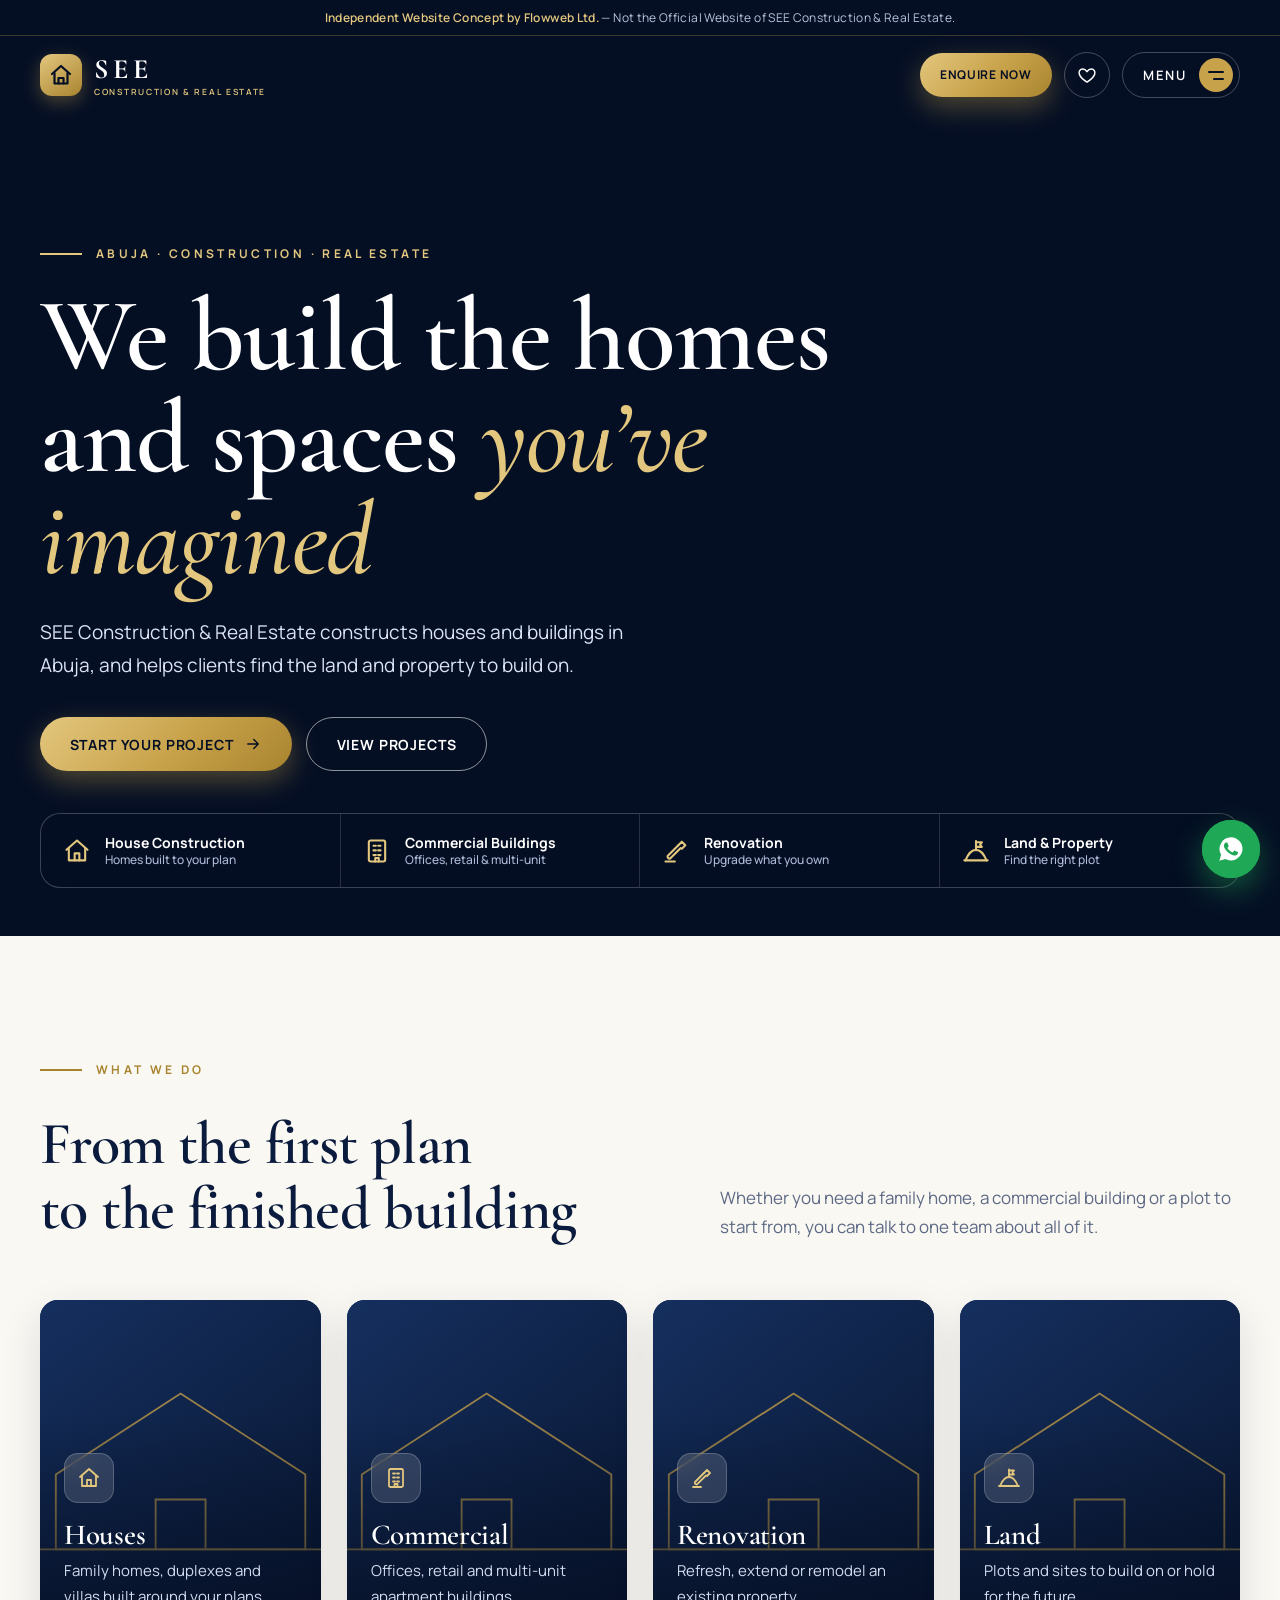
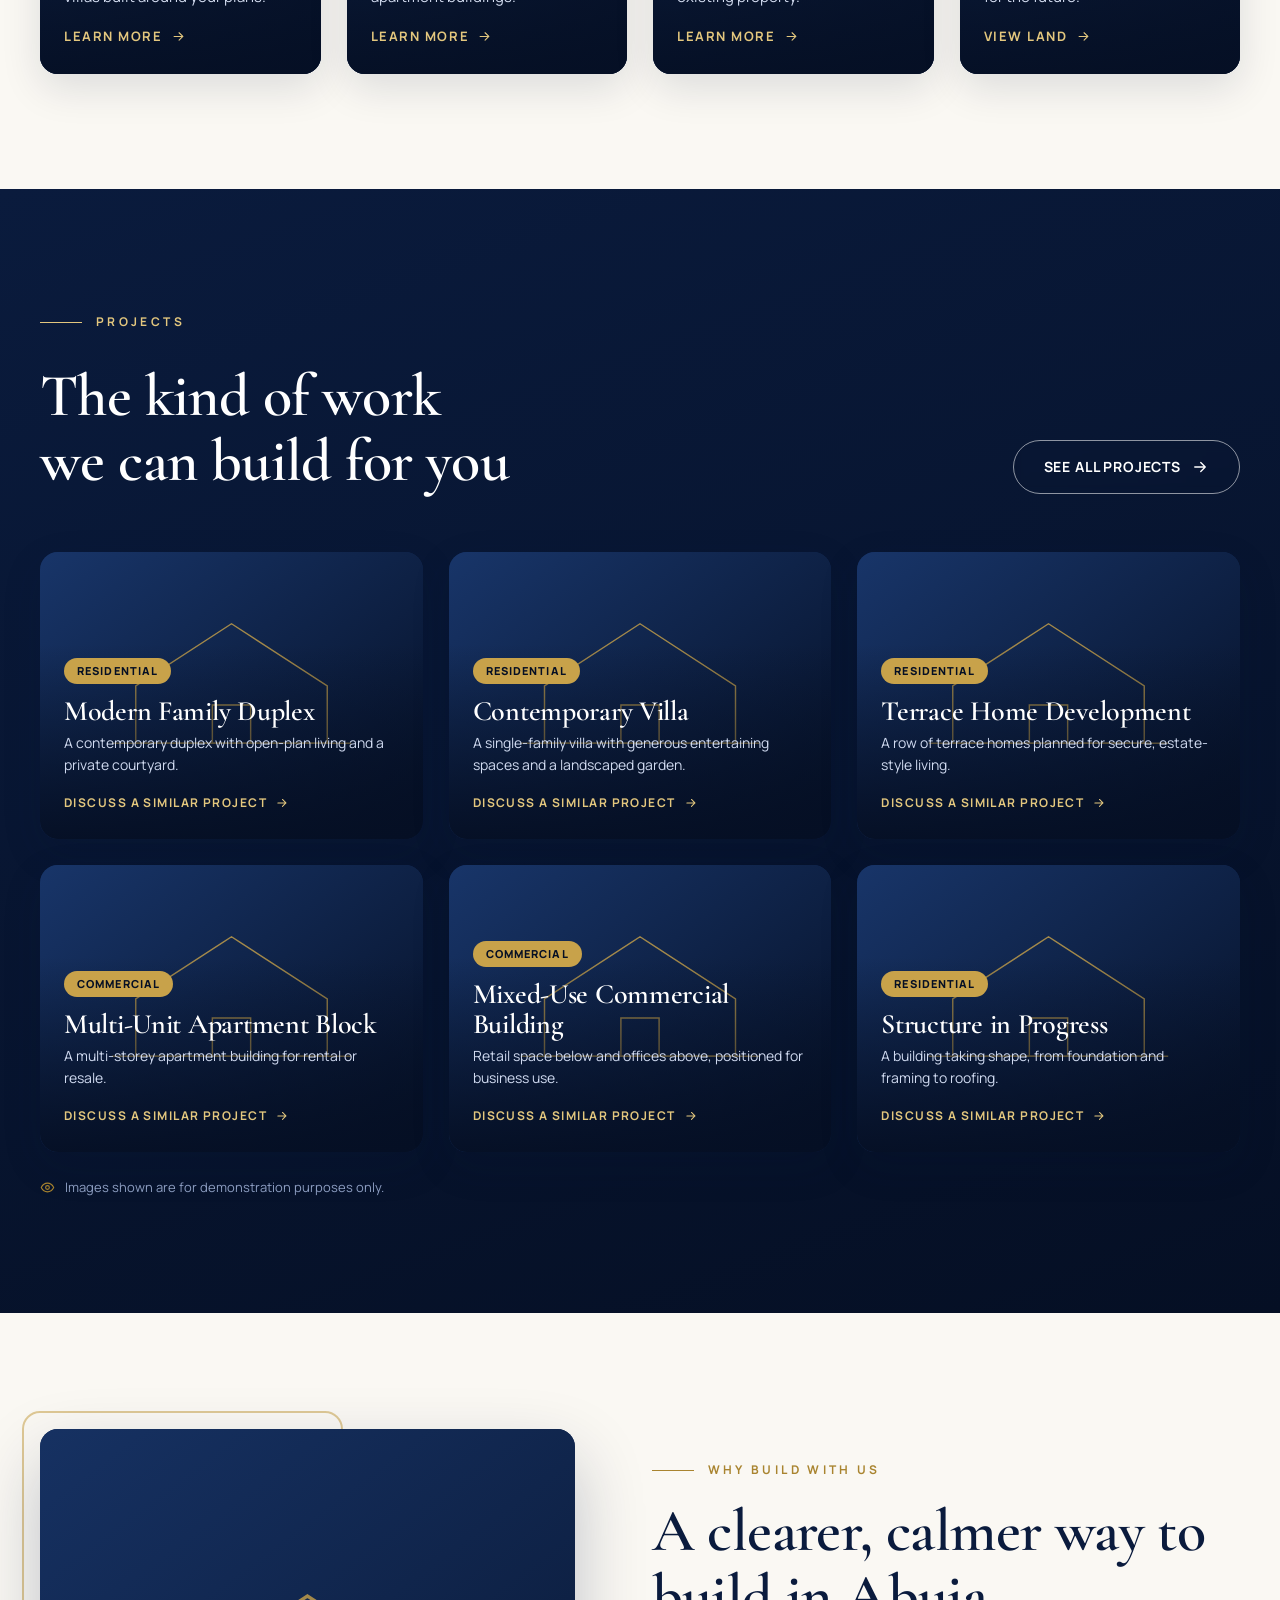
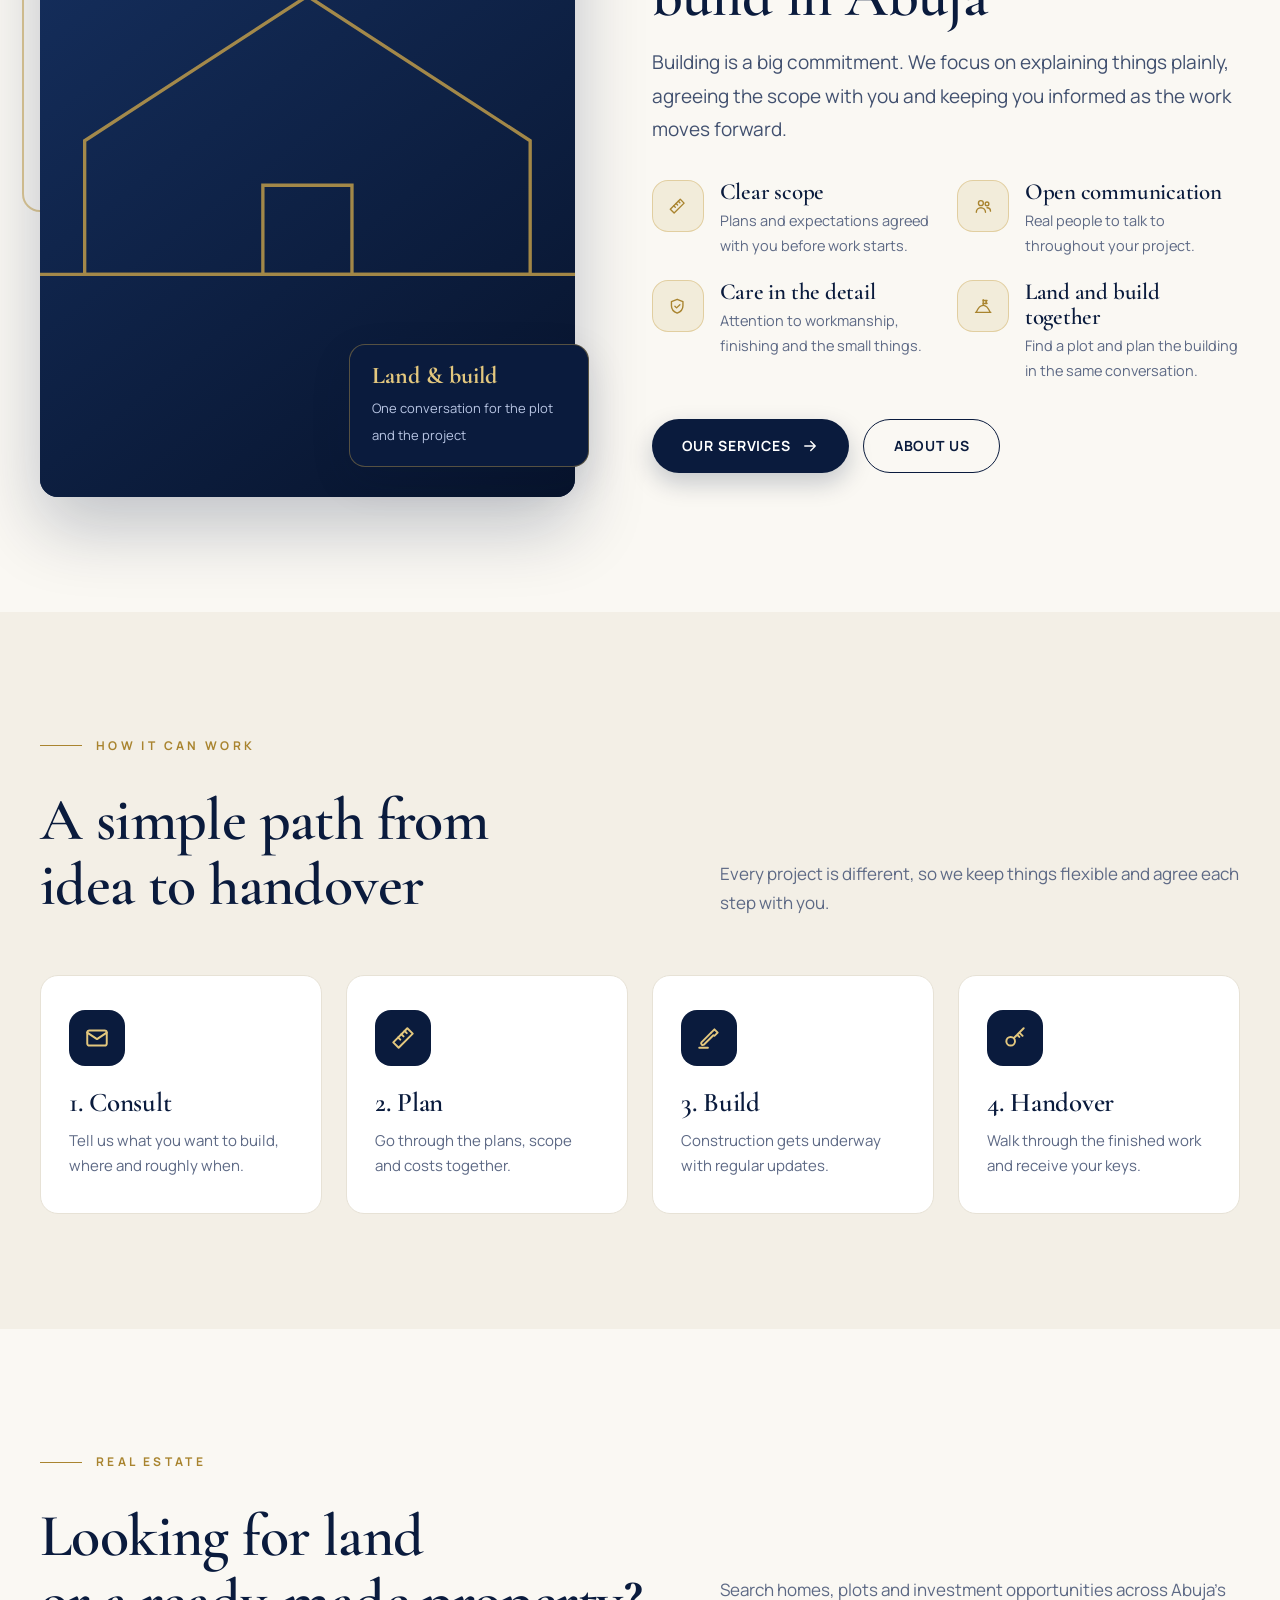
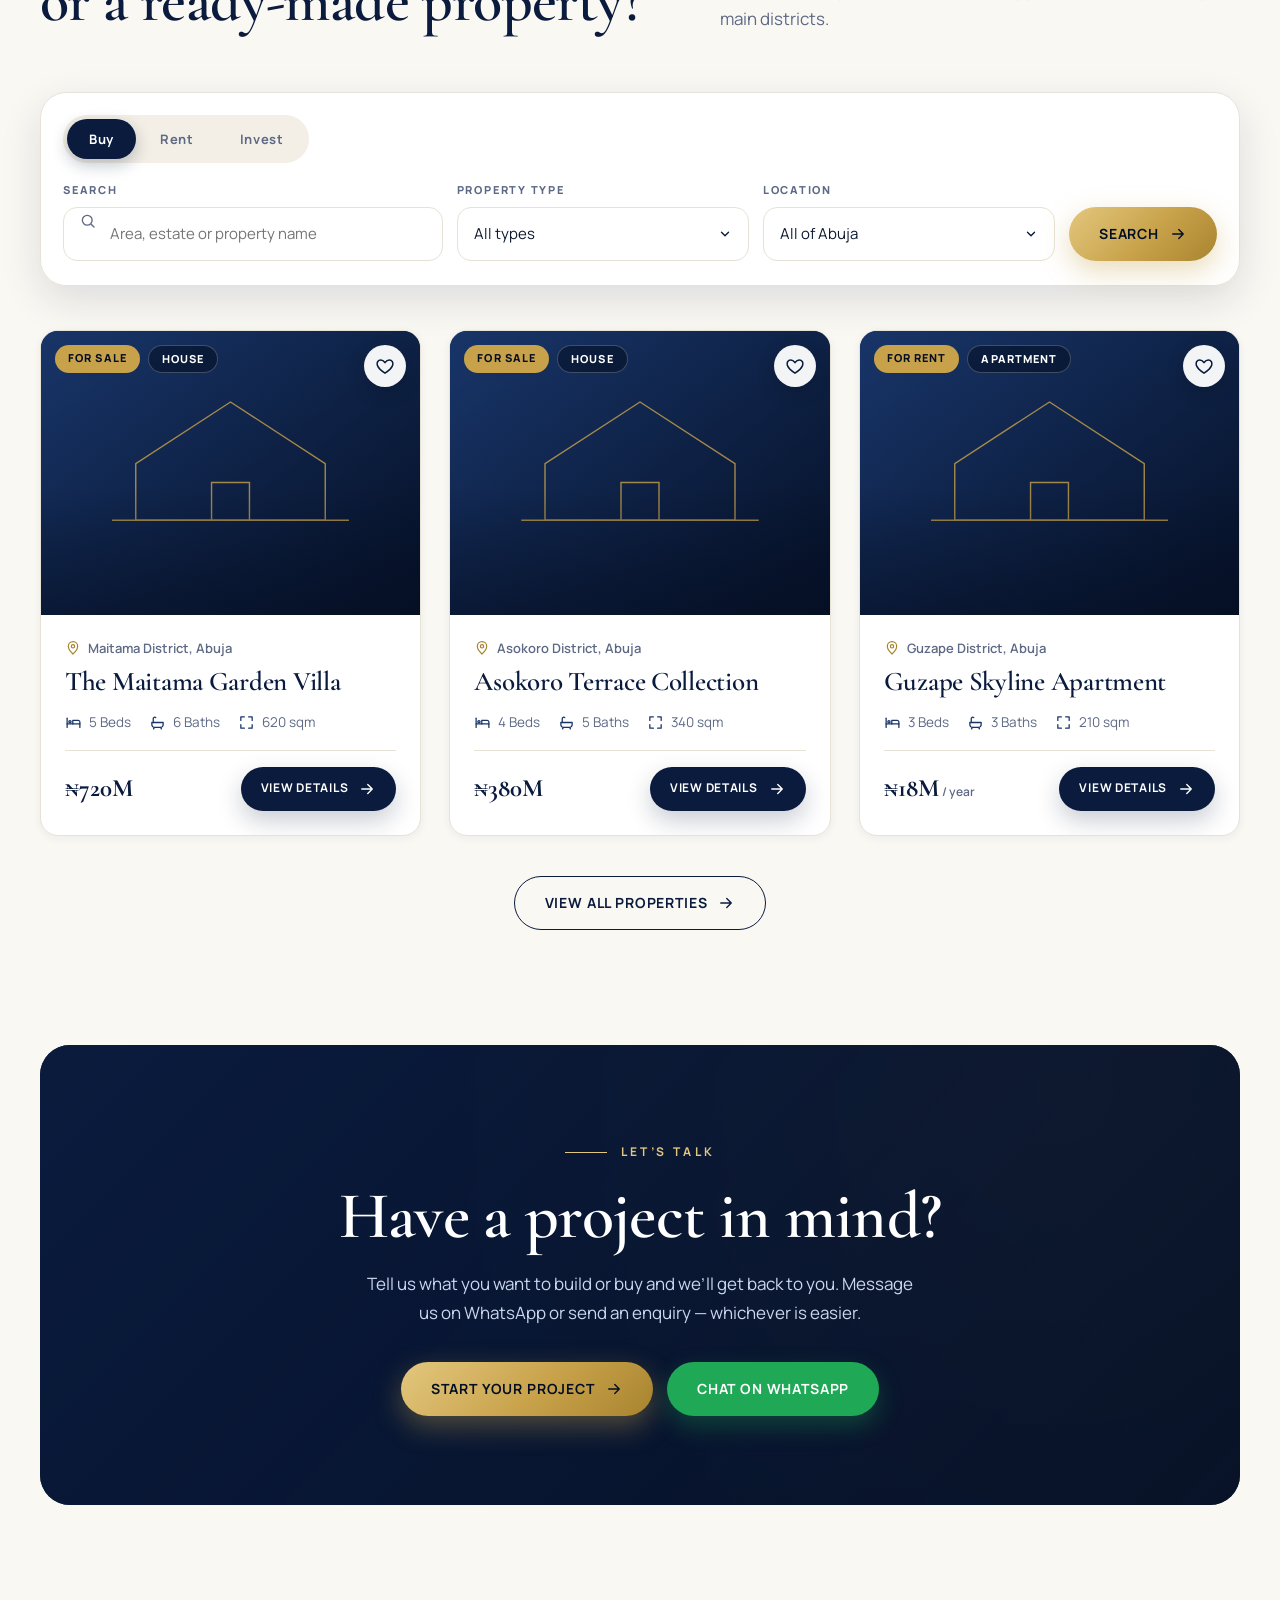
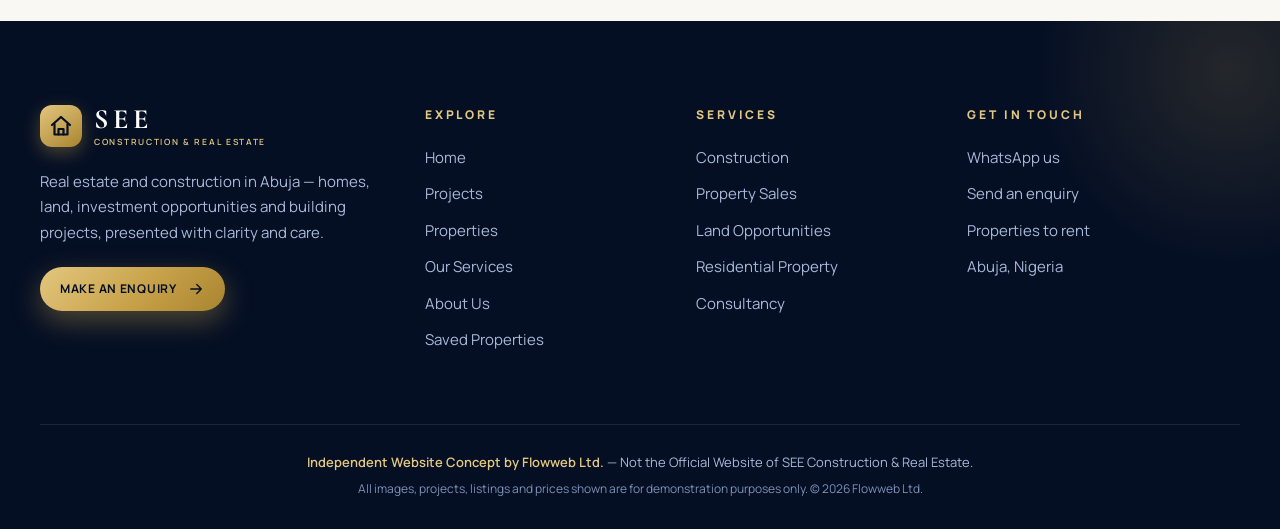
==== commit 7dc828b6: "Make the site construction-led New construction-focused home page, a Projects page, construction-fir" ====
--- a/index.html
+++ b/index.html
@@ -3,8 +3,8 @@
 <head>
 <meta charset="utf-8">
 <meta name="viewport" content="width=device-width,initial-scale=1,viewport-fit=cover">
-<title>SEE Construction & Real Estate — Property Opportunities in Abuja</title>
-<meta name="description" content="Discover residential homes, land and investment opportunities across Abuja with SEE Construction & Real Estate.">
+<title>SEE Construction & Real Estate — Building and Property in Abuja</title>
+<meta name="description" content="SEE Construction & Real Estate constructs houses and buildings in Abuja and helps clients find land and property.">
 <meta name="theme-color" content="#0a1b3d">
 <link rel="preconnect" href="https://fonts.googleapis.com">
 <link rel="preconnect" href="https://fonts.gstatic.com" crossorigin>
@@ -21,17 +21,126 @@
     <div class="hero-overlay"></div>
 
     <div class="container hero-inner hero-anim">
-      <span class="eyebrow light">Abuja &middot; Real Estate &middot; Construction</span>
-      <h1>Find the property opportunity that <em>fits your future</em></h1>
-      <p class="lead">SEE Construction &amp; Real Estate connects buyers, tenants and investors with homes, land and development opportunities across Abuja &mdash; and builds houses and buildings for those who would rather create their own.</p>
+      <span class="eyebrow light">Abuja &middot; Construction &middot; Real Estate</span>
+      <h1>We build the homes and spaces <em>you&rsquo;ve imagined</em></h1>
+      <p class="lead">SEE Construction &amp; Real Estate constructs houses and buildings in Abuja, and helps clients find the land and property to build on.</p>
       <div class="hero-actions">
-        <a class="btn btn-gold" href="properties.html">Explore Properties <i data-icon="arrow" data-cls="arr"></i></a>
-        <a class="btn btn-ghost" href="services.html">Our Services</a>
-      </div>
-    </div>
-
-    <div class="container search-wrap">
-      <form class="search-panel" id="heroSearch" action="properties.html" method="get" role="search">
+        <a class="btn btn-gold" href="contact.html?topic=construction">Start Your Project <i data-icon="arrow" data-cls="arr"></i></a>
+        <a class="btn btn-ghost" href="projects.html">View Projects</a>
+      </div>
+    </div>
+
+    <div class="container hero-wrap">
+      <nav class="hero-strip" aria-label="What we do">
+        <a href="services.html#construction"><i data-icon="home"></i><span>House Construction<small>Homes built to your plan</small></span></a>
+        <a href="services.html#construction"><i data-icon="building"></i><span>Commercial Buildings<small>Offices, retail &amp; multi-unit</small></span></a>
+        <a href="services.html#construction"><i data-icon="hammer"></i><span>Renovation<small>Upgrade what you own</small></span></a>
+        <a href="properties.html"><i data-icon="land"></i><span>Land &amp; Property<small>Find the right plot</small></span></a>
+      </nav>
+    </div>
+  </section>
+
+  <!-- WHAT WE BUILD -->
+  <section class="section">
+    <div class="container">
+      <div class="section-head reveal">
+        <div>
+          <span class="eyebrow">What we do</span>
+          <h2 style="margin-top:16px">From the first plan <br>to the finished building</h2>
+        </div>
+        <p class="sub">Whether you need a family home, a commercial building or a plot to start from, you can talk to one team about all of it.</p>
+      </div>
+      <div class="cat-grid four">
+        <a class="cat-card reveal d1" href="services.html#construction">
+          <img src="https://images.unsplash.com/photo-1600596542815-ffad4c1539a9?auto=format&fit=crop&w=800&q=75" alt="Modern house exterior" loading="lazy" onerror="seeImgErr(this)">
+          <div class="cat-body"><div class="ico"><i data-icon="home"></i></div><h3>Houses</h3><p>Family homes, duplexes and villas built around your plans.</p><span class="cat-link">Learn more <i data-icon="arrow"></i></span></div>
+        </a>
+        <a class="cat-card reveal d2" href="services.html#construction">
+          <img src="https://images.unsplash.com/photo-1486406146926-c627a92ad1ab?auto=format&fit=crop&w=800&q=75" alt="Commercial building" loading="lazy" onerror="seeImgErr(this)">
+          <div class="cat-body"><div class="ico"><i data-icon="building"></i></div><h3>Commercial</h3><p>Offices, retail and multi-unit apartment buildings.</p><span class="cat-link">Learn more <i data-icon="arrow"></i></span></div>
+        </a>
+        <a class="cat-card reveal d3" href="services.html#construction">
+          <img src="https://images.unsplash.com/photo-1600607687939-ce8a6c25118c?auto=format&fit=crop&w=800&q=75" alt="Renovated interior" loading="lazy" onerror="seeImgErr(this)">
+          <div class="cat-body"><div class="ico"><i data-icon="hammer"></i></div><h3>Renovation</h3><p>Refresh, extend or remodel an existing property.</p><span class="cat-link">Learn more <i data-icon="arrow"></i></span></div>
+        </a>
+        <a class="cat-card reveal d4" href="properties.html?cat=land">
+          <img src="https://images.unsplash.com/photo-1500382017468-9049fed747ef?auto=format&fit=crop&w=800&q=75" alt="Open land for development" loading="lazy" onerror="seeImgErr(this)">
+          <div class="cat-body"><div class="ico"><i data-icon="land"></i></div><h3>Land</h3><p>Plots and sites to build on or hold for the future.</p><span class="cat-link">View land <i data-icon="arrow"></i></span></div>
+        </a>
+      </div>
+    </div>
+  </section>
+
+  <!-- PROJECTS -->
+  <section class="section dark">
+    <div class="container">
+      <div class="section-head reveal">
+        <div>
+          <span class="eyebrow light">Projects</span>
+          <h2 style="margin-top:16px">The kind of work <br>we can build for you</h2>
+        </div>
+        <a class="btn btn-ghost" href="projects.html">See all projects <i data-icon="arrow" data-cls="arr"></i></a>
+      </div>
+      <div class="proj-grid" id="projects"></div>
+      <p class="demo-note reveal"><i data-icon="eye"></i>Images shown are for demonstration purposes only.</p>
+    </div>
+  </section>
+
+  <!-- WHY -->
+  <section class="section">
+    <div class="container split">
+      <div class="split-media reveal">
+        <div class="frame">
+          <img src="https://images.unsplash.com/photo-1541888946425-d81bb19240f5?auto=format&fit=crop&w=1000&q=75" alt="Building under construction" loading="lazy" onerror="seeImgErr(this)">
+        </div>
+        <div class="float-tag"><b>Land &amp; build</b><span>One conversation for the plot and the project</span></div>
+      </div>
+      <div class="reveal d1">
+        <span class="eyebrow">Why build with us</span>
+        <h2 class="h2" style="margin:18px 0 18px">A clearer, calmer way to build in Abuja</h2>
+        <p class="lead" style="color:#41506f">Building is a big commitment. We focus on explaining things plainly, agreeing the scope with you and keeping you informed as the work moves forward.</p>
+        <div class="value-grid" style="margin-top:34px">
+          <div class="value"><div class="ico"><i data-icon="ruler"></i></div><div><h4>Clear scope</h4><p>Plans and expectations agreed with you before work starts.</p></div></div>
+          <div class="value"><div class="ico"><i data-icon="users"></i></div><div><h4>Open communication</h4><p>Real people to talk to throughout your project.</p></div></div>
+          <div class="value"><div class="ico"><i data-icon="shield"></i></div><div><h4>Care in the detail</h4><p>Attention to workmanship, finishing and the small things.</p></div></div>
+          <div class="value"><div class="ico"><i data-icon="land"></i></div><div><h4>Land and build together</h4><p>Find a plot and plan the building in the same conversation.</p></div></div>
+        </div>
+        <div style="margin-top:36px;display:flex;gap:14px;flex-wrap:wrap">
+          <a class="btn btn-navy" href="services.html">Our services <i data-icon="arrow" data-cls="arr"></i></a>
+          <a class="btn btn-outline" href="about.html">About us</a>
+        </div>
+      </div>
+    </div>
+  </section>
+
+  <!-- PROCESS -->
+  <section class="section alt">
+    <div class="container">
+      <div class="section-head reveal">
+        <div><span class="eyebrow">How it can work</span><h2 style="margin-top:16px">A simple path from <br>idea to handover</h2></div>
+        <p class="sub">Every project is different, so we keep things flexible and agree each step with you.</p>
+      </div>
+      <div class="values-4">
+        <div class="v-card reveal d1"><div class="ico"><i data-icon="mail"></i></div><h3>1. Consult</h3><p>Tell us what you want to build, where and roughly when.</p></div>
+        <div class="v-card reveal d2"><div class="ico"><i data-icon="ruler"></i></div><h3>2. Plan</h3><p>Go through the plans, scope and costs together.</p></div>
+        <div class="v-card reveal d3"><div class="ico"><i data-icon="hammer"></i></div><h3>3. Build</h3><p>Construction gets underway with regular updates.</p></div>
+        <div class="v-card reveal d4"><div class="ico"><i data-icon="key"></i></div><h3>4. Handover</h3><p>Walk through the finished work and receive your keys.</p></div>
+      </div>
+    </div>
+  </section>
+
+  <!-- REAL ESTATE -->
+  <section class="section">
+    <div class="container">
+      <div class="section-head reveal">
+        <div>
+          <span class="eyebrow">Real estate</span>
+          <h2 style="margin-top:16px">Looking for land <br>or a ready-made property?</h2>
+        </div>
+        <p class="sub">Search homes, plots and investment opportunities across Abuja&rsquo;s main districts.</p>
+      </div>
+
+      <form class="search-panel flat reveal" id="heroSearch" action="properties.html" method="get" role="search">
         <div class="seg" role="radiogroup" aria-label="I am looking to">
           <label><input type="radio" name="mode" value="Sale" checked><span>Buy</span></label>
           <label><input type="radio" name="mode" value="Rent"><span>Rent</span></label>
@@ -43,149 +152,26 @@
             <i data-icon="search"></i>
             <input id="hq" name="q" type="search" placeholder="Area, estate or property name" autocomplete="off">
           </div>
-          <div class="field">
-            <label for="ht">Property type</label>
-            <select id="ht" name="type"><option value="">All types</option></select>
-          </div>
-          <div class="field">
-            <label for="hl">Location</label>
-            <select id="hl" name="loc"><option value="">All of Abuja</option></select>
-          </div>
+          <div class="field"><label for="ht">Property type</label><select id="ht" name="type"><option value="">All types</option></select></div>
+          <div class="field"><label for="hl">Location</label><select id="hl" name="loc"><option value="">All of Abuja</option></select></div>
           <button class="btn btn-gold" type="submit">Search <i data-icon="arrow" data-cls="arr"></i></button>
         </div>
       </form>
-    </div>
-  </section>
-
-  <!-- CATEGORIES -->
-  <section class="section">
-    <div class="container">
-      <div class="section-head reveal">
-        <div>
-          <span class="eyebrow">Browse by category</span>
-          <h2 style="margin-top:16px">Three ways into <br>Abuja property</h2>
-        </div>
-        <p class="sub">Whether you&rsquo;re settling in, building from the ground up or putting capital to work, start with the category that matches your goal.</p>
-      </div>
-      <div class="cat-grid">
-        <a class="cat-card reveal d1" href="properties.html?cat=residential">
-          <img src="https://images.unsplash.com/photo-1600596542815-ffad4c1539a9?auto=format&fit=crop&w=900&q=75" alt="Modern residential home with pool" loading="lazy" onerror="seeImgErr(this)">
-          <div class="cat-body">
-            <div class="ico"><i data-icon="home"></i></div>
-            <h3>Residential</h3>
-            <p>Villas, duplexes, terraces and apartments to buy or rent.</p>
-            <span class="cat-link">Browse homes <i data-icon="arrow"></i></span>
-          </div>
-        </a>
-        <a class="cat-card reveal d2" href="properties.html?cat=land">
-          <img src="https://images.unsplash.com/photo-1500382017468-9049fed747ef?auto=format&fit=crop&w=900&q=75" alt="Open land ready for development" loading="lazy" onerror="seeImgErr(this)">
-          <div class="cat-body">
-            <div class="ico"><i data-icon="land"></i></div>
-            <h3>Land</h3>
-            <p>Residential and development plots in growing districts.</p>
-            <span class="cat-link">View land <i data-icon="arrow"></i></span>
-          </div>
-        </a>
-        <a class="cat-card reveal d3" href="properties.html?cat=investment">
-          <img src="https://images.unsplash.com/photo-1486406146926-c627a92ad1ab?auto=format&fit=crop&w=900&q=75" alt="Commercial tower in a city skyline" loading="lazy" onerror="seeImgErr(this)">
-          <div class="cat-body">
-            <div class="ico"><i data-icon="chart"></i></div>
-            <h3>Investment</h3>
-            <p>Commercial, mixed-use and multi-unit opportunities.</p>
-            <span class="cat-link">See opportunities <i data-icon="arrow"></i></span>
-          </div>
-        </a>
-      </div>
-    </div>
-  </section>
-
-  <!-- FEATURED -->
-  <section class="section alt">
-    <div class="container">
-      <div class="section-head reveal">
-        <div>
-          <span class="eyebrow">Featured properties</span>
-          <h2 style="margin-top:16px">Handpicked for <br>you to explore</h2>
-        </div>
-        <a class="btn btn-outline" href="properties.html">View all properties <i data-icon="arrow" data-cls="arr"></i></a>
-      </div>
-      <div class="grid-3" id="featured"></div>
-    </div>
-  </section>
-
-  <!-- VALUE -->
-  <section class="section dark">
-    <div class="container split">
-      <div class="split-media reveal">
-        <div class="frame">
-          <img src="https://images.unsplash.com/photo-1600585154340-be6161a56a0c?auto=format&fit=crop&w=1000&q=75" alt="Contemporary home exterior at dusk" loading="lazy" onerror="seeImgErr(this)">
-        </div>
-        <div class="float-tag"><b>Homes &middot; Land &middot; Investment</b><span>One team across Abuja&rsquo;s key districts</span></div>
-      </div>
-      <div class="reveal d1">
-        <span class="eyebrow light">Why work with us</span>
-        <h2 class="h2" style="margin:18px 0 18px">A clearer, calmer way to find property in Abuja</h2>
-        <p class="lead" style="color:#b9c6e4">Property decisions are big ones. We focus on presenting options clearly, answering questions openly and keeping you informed at every step.</p>
-        <div class="value-grid">
-          <div class="value"><div class="ico"><i data-icon="compass"></i></div><div><h4>Curated options</h4><p>A focused selection across homes, land and investment property.</p></div></div>
-          <div class="value"><div class="ico"><i data-icon="eye"></i></div><div><h4>Clear information</h4><p>Straightforward details so you can compare with confidence.</p></div></div>
-          <div class="value"><div class="ico"><i data-icon="users"></i></div><div><h4>Personal support</h4><p>Real people to talk to, from first question to final decision.</p></div></div>
-          <div class="value"><div class="ico"><i data-icon="key"></i></div><div><h4>Local focus</h4><p>Attention on Abuja&rsquo;s districts, neighbourhoods and growth areas.</p></div></div>
-        </div>
-        <div style="margin-top:38px;display:flex;gap:14px;flex-wrap:wrap">
-          <a class="btn btn-gold" href="services.html">Discover our services <i data-icon="arrow" data-cls="arr"></i></a>
-          <a class="btn btn-ghost" href="about.html">About us</a>
-        </div>
-      </div>
-    </div>
-  </section>
-
-  <!-- CONSTRUCTION -->
-  <section class="section alt">
-    <div class="container split rev">
-      <div class="split-media reveal">
-        <div class="frame"><img src="https://images.unsplash.com/photo-1541888946425-d81bb19240f5?auto=format&fit=crop&w=1000&q=75" alt="Building under construction" loading="lazy" onerror="seeImgErr(this)"></div>
-      </div>
-      <div class="reveal d1">
-        <span class="eyebrow">Construction</span>
-        <h2 class="h2" style="margin:18px 0 18px">Prefer to build? <br>We construct too</h2>
-        <p class="lead" style="color:#41506f">Beyond buying and selling, SEE Construction &amp; Real Estate builds houses and buildings in Abuja. Whether you already own a plot or are still looking for one, start the conversation with us.</p>
-        <ul class="svc-list" style="margin-top:24px">
-          <li><i data-icon="check"></i>Houses and buildings for private and commercial use</li>
-          <li><i data-icon="check"></i>Land and construction discussed together</li>
-          <li><i data-icon="check"></i>Plans, scope and approach agreed with you directly</li>
-        </ul>
-        <div style="display:flex;gap:14px;flex-wrap:wrap">
-          <a class="btn btn-navy" href="services.html#construction">Explore construction <i data-icon="arrow" data-cls="arr"></i></a>
-          <a class="btn btn-outline" href="contact.html">Discuss a project</a>
-        </div>
-      </div>
-    </div>
-  </section>
-
-  <!-- DISTRICTS -->
-  <section class="section">
-    <div class="container">
-      <div class="section-head reveal">
-        <div>
-          <span class="eyebrow">Locations</span>
-          <h2 style="margin-top:16px">Explore Abuja by district</h2>
-        </div>
-        <p class="sub">From established addresses to fast-growing corridors &mdash; jump straight to the area you have in mind.</p>
-      </div>
-      <div class="chips reveal d1" id="districts"></div>
+
+      <div class="grid-3" id="featured" style="margin-top:44px"></div>
+      <div style="text-align:center;margin-top:40px"><a class="btn btn-outline" href="properties.html">View all properties <i data-icon="arrow" data-cls="arr"></i></a></div>
     </div>
   </section>
 
   <!-- CTA -->
   <section class="section" style="padding-top:0">
     <div class="container">
-      <div class="cta reveal" style="--cta-img:url('https://images.unsplash.com/photo-1613490493576-7fde63acd811?auto=format&fit=crop&w=1600&q=70')">
+      <div class="cta reveal" style="--cta-img:url('https://images.unsplash.com/photo-1503387762-592deb58ef4e?auto=format&fit=crop&w=1600&q=70')">
         <span class="eyebrow light">Let&rsquo;s talk</span>
-        <h2>Ready to find your next address?</h2>
-        <p>Tell us what you&rsquo;re looking for and we&rsquo;ll respond with options that fit. Message us on WhatsApp or send an enquiry &mdash; whichever is easier for you.</p>
+        <h2>Have a project in mind?</h2>
+        <p>Tell us what you want to build or buy and we&rsquo;ll get back to you. Message us on WhatsApp or send an enquiry &mdash; whichever is easier.</p>
         <div class="row">
-          <a class="btn btn-gold" href="contact.html">Send an enquiry <i data-icon="arrow" data-cls="arr"></i></a>
+          <a class="btn btn-gold" href="contact.html?topic=construction">Start your project <i data-icon="arrow" data-cls="arr"></i></a>
           <a class="btn btn-wa" data-wa>Chat on WhatsApp</a>
         </div>
       </div>
@@ -222,7 +208,6 @@
   var ht=document.getElementById('ht'),hl=document.getElementById('hl');
   S.types.forEach(function(t){ht.insertAdjacentHTML('beforeend','<option>'+t+'</option>')});
   S.districts.forEach(function(d){hl.insertAdjacentHTML('beforeend','<option>'+d+'</option>')});
-
   document.getElementById('heroSearch').addEventListener('submit',function(e){
     e.preventDefault();
     var f=e.target,mode=f.mode.value,p=new URLSearchParams();
@@ -233,14 +218,12 @@
     location.href='properties.html'+(p.toString()?'?'+p.toString():'');
   });
 
-  // featured
-  var feat=S.properties.filter(function(p){return p.featured}).slice(0,6);
+  // projects (first six)
+  document.getElementById('projects').innerHTML=S.projects.slice(0,6).map(function(p,i){return A.projCard(p,i)}).join('');
+
+  // featured properties (three)
+  var feat=S.properties.filter(function(p){return p.featured}).slice(0,3);
   document.getElementById('featured').innerHTML=feat.map(function(p,i){return A.card(p,i)}).join('');
-
-  // districts
-  document.getElementById('districts').innerHTML=S.districts.map(function(d){
-    return '<a class="chip" href="properties.html?loc='+encodeURIComponent(d)+'">'+A.icon('pin')+d+'</a>';
-  }).join('');
 
   A.refresh(document);
 })();
--- a/assets/css/styles.css
+++ b/assets/css/styles.css
@@ -445,3 +445,38 @@
 .logo-text small{letter-spacing:.2em;font-size:8.5px;white-space:nowrap}
 @media (max-width:480px){.logo-text small{letter-spacing:.1em;font-size:7.5px}.logo-text b{font-size:25px}.logo{gap:9px}.logo-mark{width:38px;height:38px}}
 @media (max-width:400px){.hdr-saved{display:none}}
+
+/* ===== construction-led additions ===== */
+.drawer nav a{padding:11px 0;font-size:clamp(26px,5vw,32px)}
+.cat-grid.four{grid-template-columns:repeat(4,1fr)}
+.cat-grid.four .cat-card{aspect-ratio:3/4}
+.cat-grid.four .cat-body{padding:24px}
+.cat-grid.four .cat-body h3{font-size:29px}
+@media (max-width:1100px){.cat-grid.four{grid-template-columns:repeat(2,1fr)}.cat-grid.four .cat-card{aspect-ratio:4/3}}
+@media (max-width:560px){.cat-grid.four{grid-template-columns:1fr}}
+.hero-wrap{padding-bottom:clamp(26px,4vw,48px)}
+.hero-strip{display:grid;grid-template-columns:repeat(4,1fr);border:1px solid rgba(255,255,255,.22);border-radius:20px;overflow:hidden;background:rgba(5,15,36,.52);-webkit-backdrop-filter:blur(12px);backdrop-filter:blur(12px);animation:rise 1s .8s var(--ease) both}
+.hero-strip a{display:flex;align-items:center;gap:14px;padding:20px 22px;color:#fff;font-weight:700;font-size:14px;line-height:1.3;border-right:1px solid rgba(255,255,255,.14);transition:background .3s}
+.hero-strip a:last-child{border-right:0}
+.hero-strip a:hover{background:rgba(200,162,74,.2)}
+.hero-strip svg.i{width:28px;height:28px;color:var(--gold-300)}
+.hero-strip small{display:block;font-weight:500;color:#aebbd8;font-size:12px}
+@media (max-width:900px){.hero-strip{grid-template-columns:repeat(2,1fr)}.hero-strip a:nth-child(2){border-right:0}.hero-strip a:nth-child(-n+2){border-bottom:1px solid rgba(255,255,255,.14)}}
+@media (max-width:420px){.hero-strip a{padding:16px 14px;gap:10px;font-size:13px}.hero-strip small{display:none}}
+.search-panel.flat{animation:none;box-shadow:var(--shadow);border:1px solid var(--line)}
+.proj-grid{display:grid;grid-template-columns:repeat(auto-fill,minmax(min(100%,340px),1fr));gap:26px}
+.proj{position:relative;border-radius:var(--radius);overflow:hidden;aspect-ratio:4/3;background:var(--navy-800);color:#fff;display:flex;align-items:flex-end;box-shadow:var(--shadow);isolation:isolate}
+.proj img{position:absolute;inset:0;width:100%;height:100%;object-fit:cover;z-index:-2;transition:transform 1.2s var(--ease)}
+.proj::after{content:"";position:absolute;inset:0;z-index:-1;background:linear-gradient(180deg,rgba(5,15,36,0) 32%,rgba(5,15,36,.94))}
+.proj:hover img{transform:scale(1.08)}
+.proj-body{padding:24px;width:100%}
+.proj-body .badge{margin-bottom:12px;display:inline-block}
+.proj-body h3{color:#fff;font-size:28px;margin-bottom:6px}
+.proj-body p{color:#d0daf0;font-size:14px;margin-bottom:12px;max-width:380px;line-height:1.55}
+.proj-link{display:inline-flex;align-items:center;gap:8px;color:var(--gold-300);font-weight:700;font-size:12px;letter-spacing:.12em;text-transform:uppercase}
+.proj-link svg{transition:transform .35s var(--ease)}
+.proj:hover .proj-link svg{transform:translateX(5px)}
+.demo-note{display:flex;align-items:center;gap:10px;font-size:13px;color:var(--muted);margin-top:24px}
+.section.dark .demo-note{color:#8fa0c4}
+.demo-note svg{color:var(--gold-600);flex:none}
+.sub-block{margin-top:clamp(40px,6vw,70px)}
